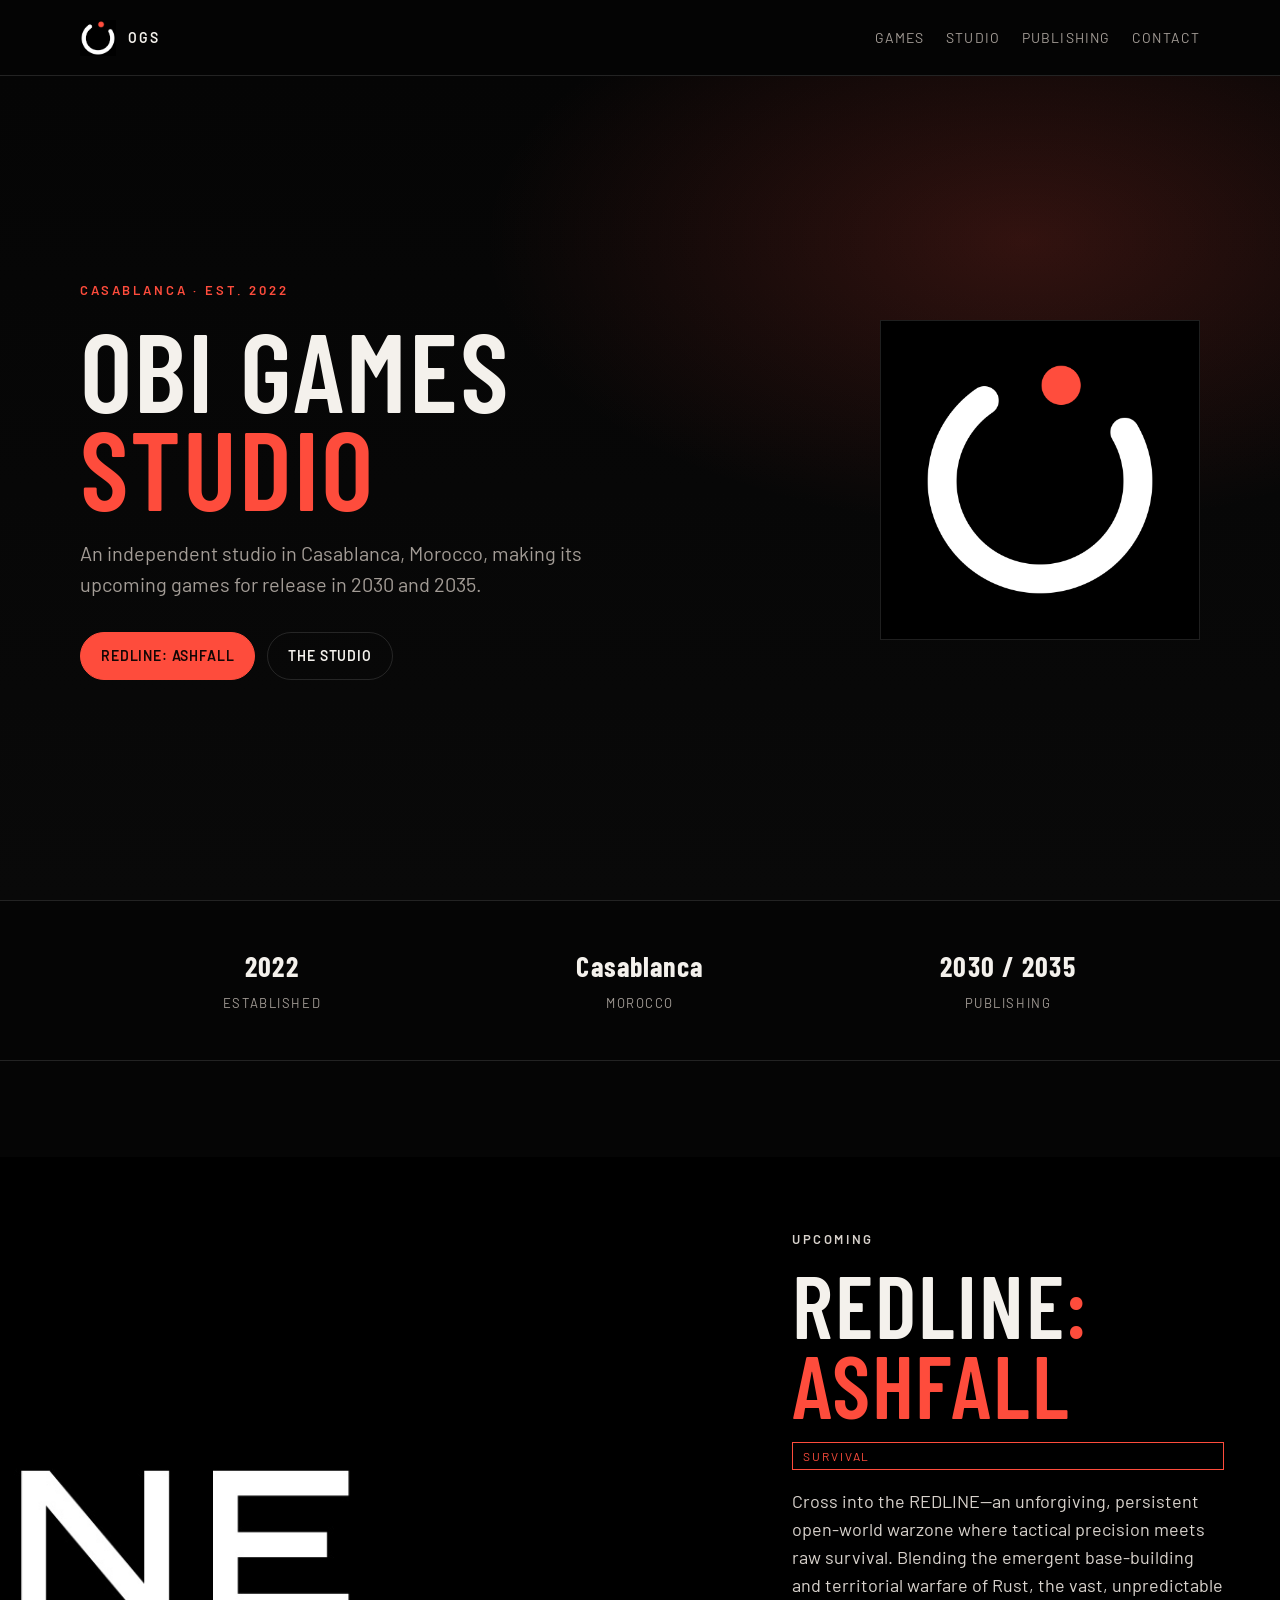
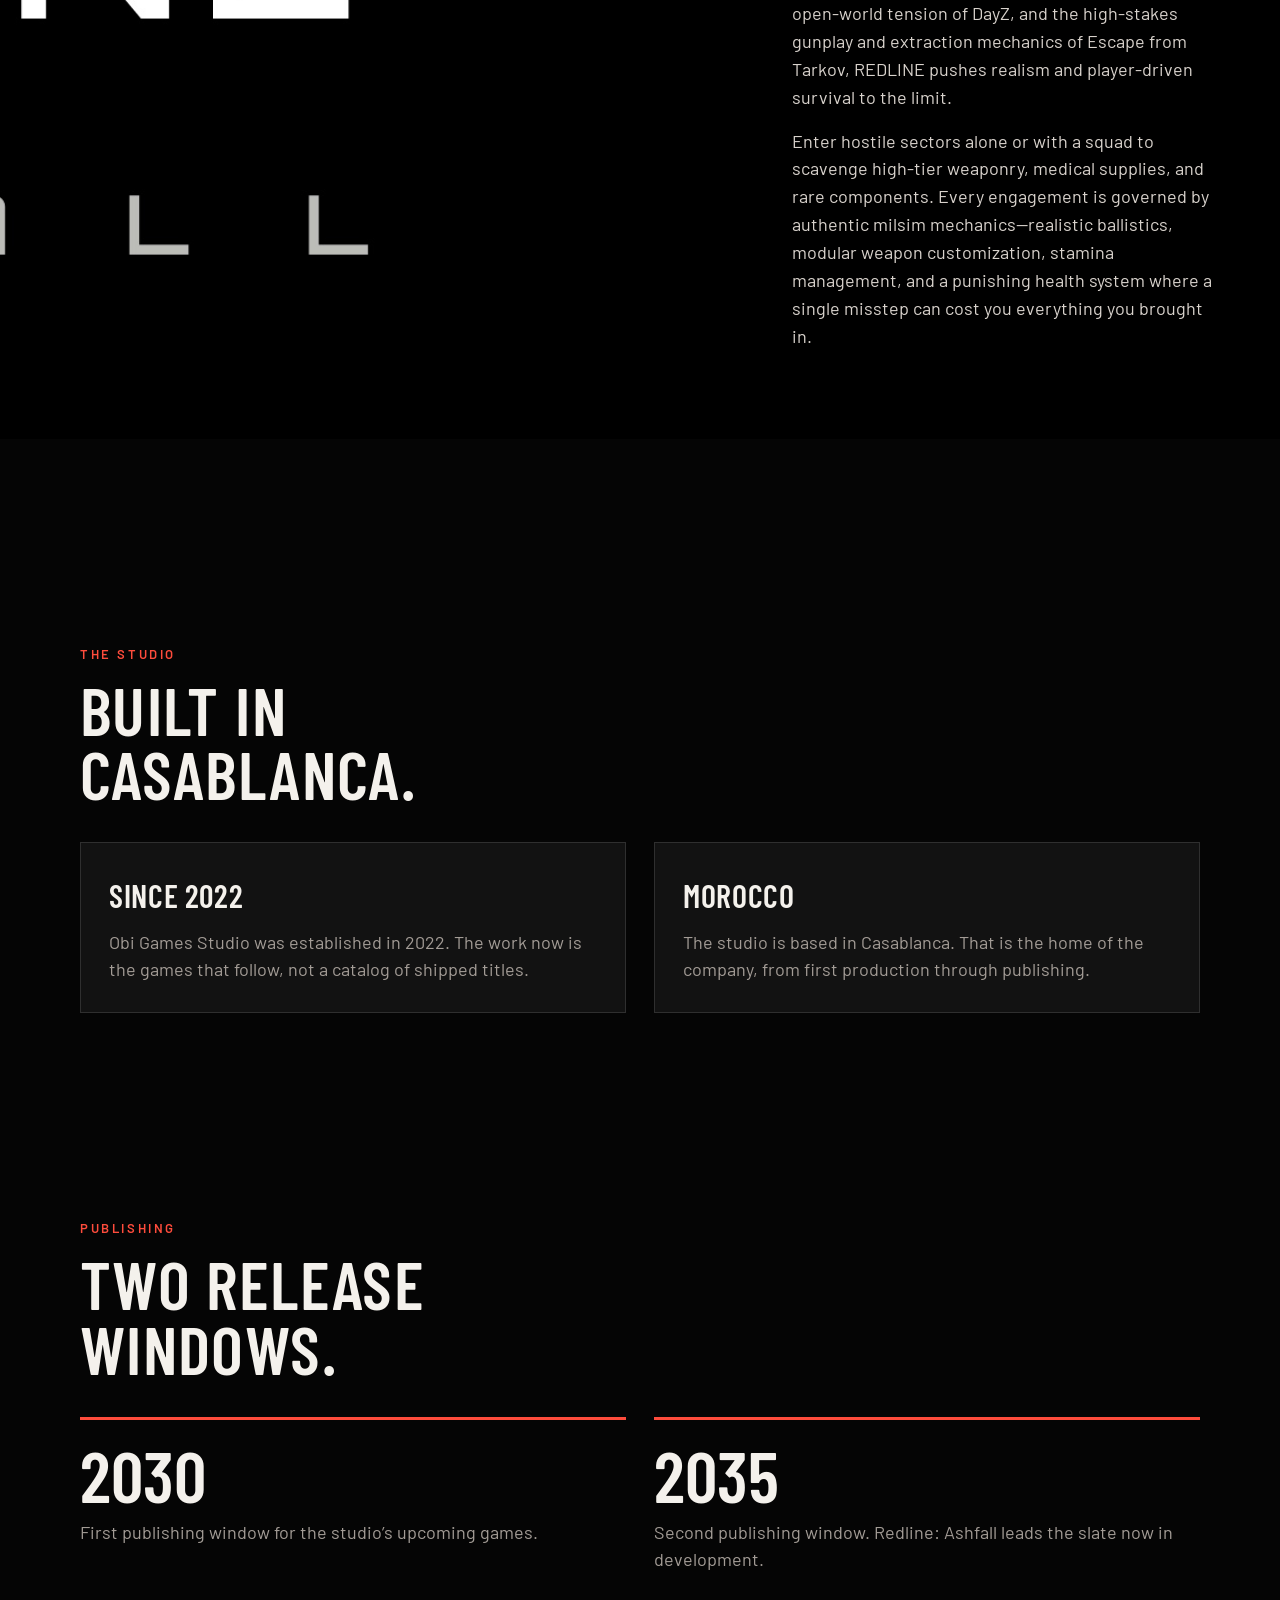
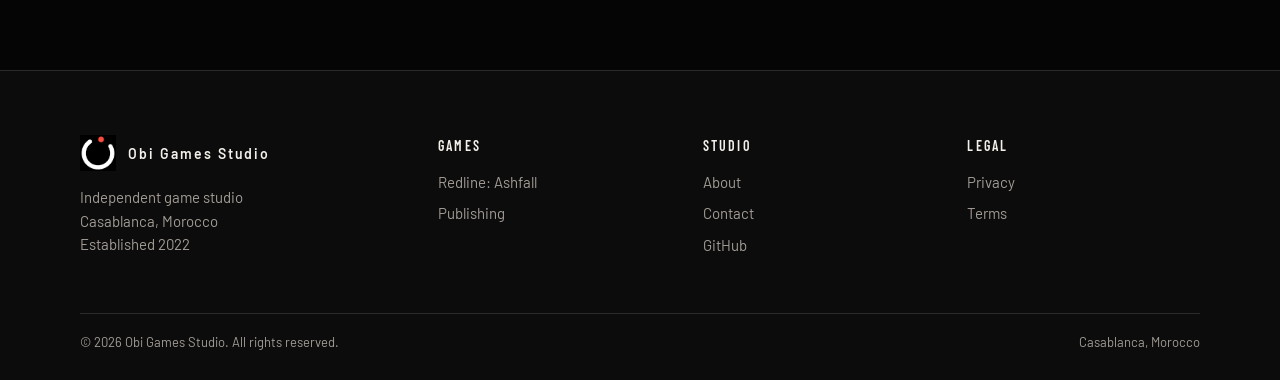
==== index.html @ d877064d "Add the Obi Games Studio landing page. Signed-off-by: Fawksii0 <othmaneelazaar2@gmail.com>" ====
<!DOCTYPE html>
<html lang="en">
<head>
  <meta charset="utf-8">
  <meta name="viewport" content="width=device-width, initial-scale=1">
  <title>Obi Games Studio</title>
  <meta name="description" content="Obi Games Studio is an independent game studio established in 2022 in Casablanca, Morocco. Publishing in 2030 and 2035.">
  <link rel="icon" href="assets/logo.png">
  <link rel="preconnect" href="https://fonts.googleapis.com">
  <link rel="preconnect" href="https://fonts.gstatic.com" crossorigin>
  <link href="https://fonts.googleapis.com/css2?family=Barlow+Condensed:wght@500;600;700&family=Barlow:wght@400;500;600&display=swap" rel="stylesheet">
  <link rel="stylesheet" href="styles.css">
</head>
<body>
  <header class="nav">
    <div class="wrap">
      <a class="brand" href="index.html"><img src="assets/logo.png" alt="">OGS</a>
      <nav class="nav-links">
        <a href="#game">Games</a>
        <a href="#studio">Studio</a>
        <a href="#publishing">Publishing</a>
        <a href="#contact">Contact</a>
      </nav>
    </div>
  </header>

  <main>
    <section class="hero">
      <div class="wrap hero-grid">
        <div>
          <p class="kicker">Casablanca · Est. 2022</p>
          <h1>Obi Games<span>Studio</span></h1>
          <p class="lede">An independent studio in Casablanca, Morocco, making its upcoming games for release in 2030 and 2035.</p>
          <div class="actions">
            <a class="btn" href="#game">Redline: Ashfall</a>
            <a class="btn ghost" href="#studio">The studio</a>
          </div>
        </div>
        <div class="hero-mark" role="img" aria-label="Obi Games Studio logo"></div>
      </div>
    </section>

    <div class="band">
      <div class="wrap">
        <div><strong>2022</strong><span>Established</span></div>
        <div><strong>Casablanca</strong><span>Morocco</span></div>
        <div><strong>2030 / 2035</strong><span>Publishing</span></div>
      </div>
    </div>

    <section id="game">
      <div class="game">
        <div class="game-art" role="img" aria-label="Redline: Ashfall key art"></div>
        <div class="game-copy">
          <p class="section-label">Upcoming</p>
          <h2>Redline<em>: Ashfall</em></h2>
          <span class="tag">Survival</span>
          <p>Cross into the REDLINE—an unforgiving, persistent open-world warzone where tactical precision meets raw survival. Blending the emergent base-building and territorial warfare of Rust, the vast, unpredictable open-world tension of DayZ, and the high-stakes gunplay and extraction mechanics of Escape from Tarkov, REDLINE pushes realism and player-driven survival to the limit.</p>
          <p>Enter hostile sectors alone or with a squad to scavenge high-tier weaponry, medical supplies, and rare components. Every engagement is governed by authentic milsim mechanics—realistic ballistics, modular weapon customization, stamina management, and a punishing health system where a single misstep can cost you everything you brought in.</p>
        </div>
      </div>
    </section>

    <section class="studio" id="studio">
      <div class="wrap">
        <p class="section-label">The studio</p>
        <h2>Built in Casablanca.</h2>
        <div class="studio-grid">
          <article class="card">
            <h3>Since 2022</h3>
            <p>Obi Games Studio was established in 2022. The work now is the games that follow, not a catalog of shipped titles.</p>
          </article>
          <article class="card">
            <h3>Morocco</h3>
            <p>The studio is based in Casablanca. That is the home of the company, from first production through publishing.</p>
          </article>
        </div>
      </div>
    </section>

    <section class="publish" id="publishing">
      <div class="wrap">
        <p class="section-label">Publishing</p>
        <h2>Two release windows.</h2>
        <div class="year-grid">
          <article class="year">
            <b>2030</b>
            <p>First publishing window for the studio’s upcoming games.</p>
          </article>
          <article class="year">
            <b>2035</b>
            <p>Second publishing window. Redline: Ashfall leads the slate now in development.</p>
          </article>
        </div>
      </div>
    </section>
  </main>

  <footer class="footer" id="contact">
    <div class="wrap">
      <div class="footer-grid">
        <div>
          <a class="brand" href="index.html"><img src="assets/logo.png" alt="">Obi Games Studio</a>
          <p>Independent game studio<br>Casablanca, Morocco<br>Established 2022</p>
        </div>
        <div>
          <h3>Games</h3>
          <ul>
            <li><a href="#game">Redline: Ashfall</a></li>
            <li><a href="#publishing">Publishing</a></li>
          </ul>
        </div>
        <div>
          <h3>Studio</h3>
          <ul>
            <li><a href="#studio">About</a></li>
            <li><a href="#contact">Contact</a></li>
            <li><a href="https://github.com/Obi-Games-Studio">GitHub</a></li>
          </ul>
        </div>
        <div>
          <h3>Legal</h3>
          <ul>
            <li><a href="privacy.html">Privacy</a></li>
            <li><a href="terms.html">Terms</a></li>
          </ul>
        </div>
      </div>
      <div class="legal-bar">
        <span>© 2026 Obi Games Studio. All rights reserved.</span>
        <span>Casablanca, Morocco</span>
      </div>
    </div>
  </footer>
</body>
</html>
---- styles.css ----
:root {
  --bg: #050505;
  --bg-2: #0c0c0c;
  --card: #121212;
  --line: rgba(255, 255, 255, 0.12);
  --text: #f4f1ec;
  --muted: #a39c96;
  --red: #fe4c3c;
  --red-dim: rgba(254, 76, 60, 0.16);
  --max: 1120px;
  --nav: 76px;
}

* { box-sizing: border-box; }
html { scroll-behavior: smooth; }
body {
  margin: 0;
  background: var(--bg);
  color: var(--text);
  font-family: "Barlow", "Segoe UI", sans-serif;
  font-size: 18px;
  line-height: 1.55;
}
img { max-width: 100%; display: block; }
a { color: inherit; text-decoration: none; }
a:hover { color: var(--red); }

.wrap { width: min(var(--max), calc(100% - 40px)); margin: 0 auto; }

.nav {
  position: sticky;
  top: 0;
  z-index: 20;
  height: var(--nav);
  display: flex;
  align-items: center;
  background: rgba(5, 5, 5, 0.9);
  border-bottom: 1px solid var(--line);
  backdrop-filter: blur(12px);
}
.nav .wrap { display: flex; align-items: center; gap: 28px; }
.brand { display: flex; align-items: center; gap: 12px; font-weight: 600; letter-spacing: 0.14em; font-size: 14px; }
.brand img { width: 36px; height: 36px; object-fit: contain; }
.nav-links { display: flex; gap: 22px; margin-left: auto; font-size: 14px; letter-spacing: 0.08em; text-transform: uppercase; color: var(--muted); }
.nav-links a:hover { color: var(--text); }

.hero {
  min-height: calc(100vh - var(--nav));
  display: grid;
  align-items: center;
  padding: 72px 0 88px;
  background:
    radial-gradient(900px 480px at 80% 20%, rgba(254, 76, 60, 0.18), transparent 60%),
    linear-gradient(#050505, #090909);
}
.hero-grid { display: grid; grid-template-columns: 1.3fr 0.7fr; gap: 48px; align-items: center; }
.kicker {
  color: var(--red);
  letter-spacing: 0.22em;
  text-transform: uppercase;
  font-size: 13px;
  font-weight: 600;
  margin: 0 0 18px;
}
h1, h2, h3 { font-family: "Barlow Condensed", "Arial Narrow", sans-serif; font-weight: 600; letter-spacing: 0.02em; margin: 0; }
.hero h1 { font-size: clamp(64px, 9vw, 112px); line-height: 0.88; text-transform: uppercase; }
.hero h1 span { display: block; color: var(--red); }
.lede { max-width: 540px; color: var(--muted); font-size: 20px; margin: 22px 0 32px; }
.actions { display: flex; gap: 12px; flex-wrap: wrap; }
.btn {
  display: inline-flex;
  align-items: center;
  height: 48px;
  padding: 0 20px;
  border-radius: 999px;
  border: 1px solid var(--red);
  background: var(--red);
  color: #140605;
  font-weight: 600;
  letter-spacing: 0.06em;
  text-transform: uppercase;
  font-size: 14px;
}
.btn.ghost { background: transparent; color: var(--text); border-color: var(--line); }
.btn:hover { filter: brightness(1.08); color: #140605; }
.btn.ghost:hover { color: var(--text); border-color: var(--text); }
.hero-mark {
  justify-self: end;
  width: min(320px, 100%);
  aspect-ratio: 1;
  border: 1px solid var(--line);
  background: #000 url("assets/logo.png") center / 78% no-repeat;
}

.band {
  border-top: 1px solid var(--line);
  border-bottom: 1px solid var(--line);
}
.band .wrap {
  display: grid;
  grid-template-columns: repeat(3, 1fr);
}
.band div { padding: 22px 8px; text-align: center; }
.band strong { display: block; font-family: "Barlow Condensed", sans-serif; font-size: 28px; letter-spacing: 0.04em; }
.band span { color: var(--muted); font-size: 13px; letter-spacing: 0.12em; text-transform: uppercase; }

section { padding: 96px 0; }
.section-label { color: var(--red); letter-spacing: 0.2em; text-transform: uppercase; font-size: 13px; font-weight: 600; }

.game {
  display: grid;
  grid-template-columns: 1.15fr 0.85fr;
  min-height: 640px;
  background: #000;
}
.game-art {
  background: #000 url("assets/redline.jpg") right center / cover no-repeat;
  min-height: 420px;
}
.game-copy { padding: 72px 56px; display: flex; flex-direction: column; justify-content: center; }
.game-copy h2 { font-size: clamp(56px, 7vw, 88px); line-height: 0.9; text-transform: uppercase; }
.game-copy h2 em { font-style: normal; color: var(--red); }
.tag {
  display: inline-block;
  margin: 18px 0;
  padding: 4px 10px;
  border: 1px solid var(--red);
  color: var(--red);
  letter-spacing: 0.16em;
  text-transform: uppercase;
  font-size: 12px;
}
.game-copy p { color: #d8d2cc; margin: 0 0 16px; }

.studio h2, .publish h2 { font-size: clamp(42px, 6vw, 68px); text-transform: uppercase; line-height: 0.95; max-width: 14ch; }
.studio-grid, .year-grid { display: grid; grid-template-columns: 1fr 1fr; gap: 28px; margin-top: 36px; }
.card {
  background: var(--card);
  border: 1px solid var(--line);
  padding: 28px;
}
.card h3 { font-size: 32px; text-transform: uppercase; margin-bottom: 8px; }
.card p { margin: 0; color: var(--muted); }
.year {
  border-top: 3px solid var(--red);
  padding-top: 18px;
}
.year b { font-family: "Barlow Condensed", sans-serif; font-size: 72px; font-weight: 600; line-height: 1; }
.year p { color: var(--muted); margin: 8px 0 0; }

.footer { background: var(--bg-2); border-top: 1px solid var(--line); padding: 64px 0 28px; }
.footer-grid { display: grid; grid-template-columns: 1.4fr repeat(3, 1fr); gap: 32px; }
.footer .brand { margin-bottom: 14px; }
.footer p, .footer li { color: var(--muted); font-size: 15px; }
.footer h3 { font-size: 14px; letter-spacing: 0.16em; text-transform: uppercase; margin-bottom: 14px; }
.footer ul { list-style: none; margin: 0; padding: 0; }
.footer li { margin: 8px 0; }
.footer a:hover { color: var(--text); }
.legal-bar {
  display: flex;
  justify-content: space-between;
  gap: 16px;
  flex-wrap: wrap;
  margin-top: 42px;
  padding-top: 18px;
  border-top: 1px solid var(--line);
  color: var(--muted);
  font-size: 13px;
}
.page { padding: 72px 0 96px; }
.page h1 { font-size: 64px; text-transform: uppercase; margin-bottom: 12px; }
.page p { max-width: 680px; color: #d8d2cc; }

@media (max-width: 860px) {
  .hero-grid, .game, .studio-grid, .year-grid, .footer-grid, .band { grid-template-columns: 1fr; }
  .hero-mark { justify-self: start; width: 180px; }
  .game-copy { padding: 40px 0 64px; }
  .nav { height: auto; }
  .nav .wrap { flex-wrap: wrap; padding: 12px 0; }
  .nav-links { margin-left: 0; gap: 14px; font-size: 12px; }
}
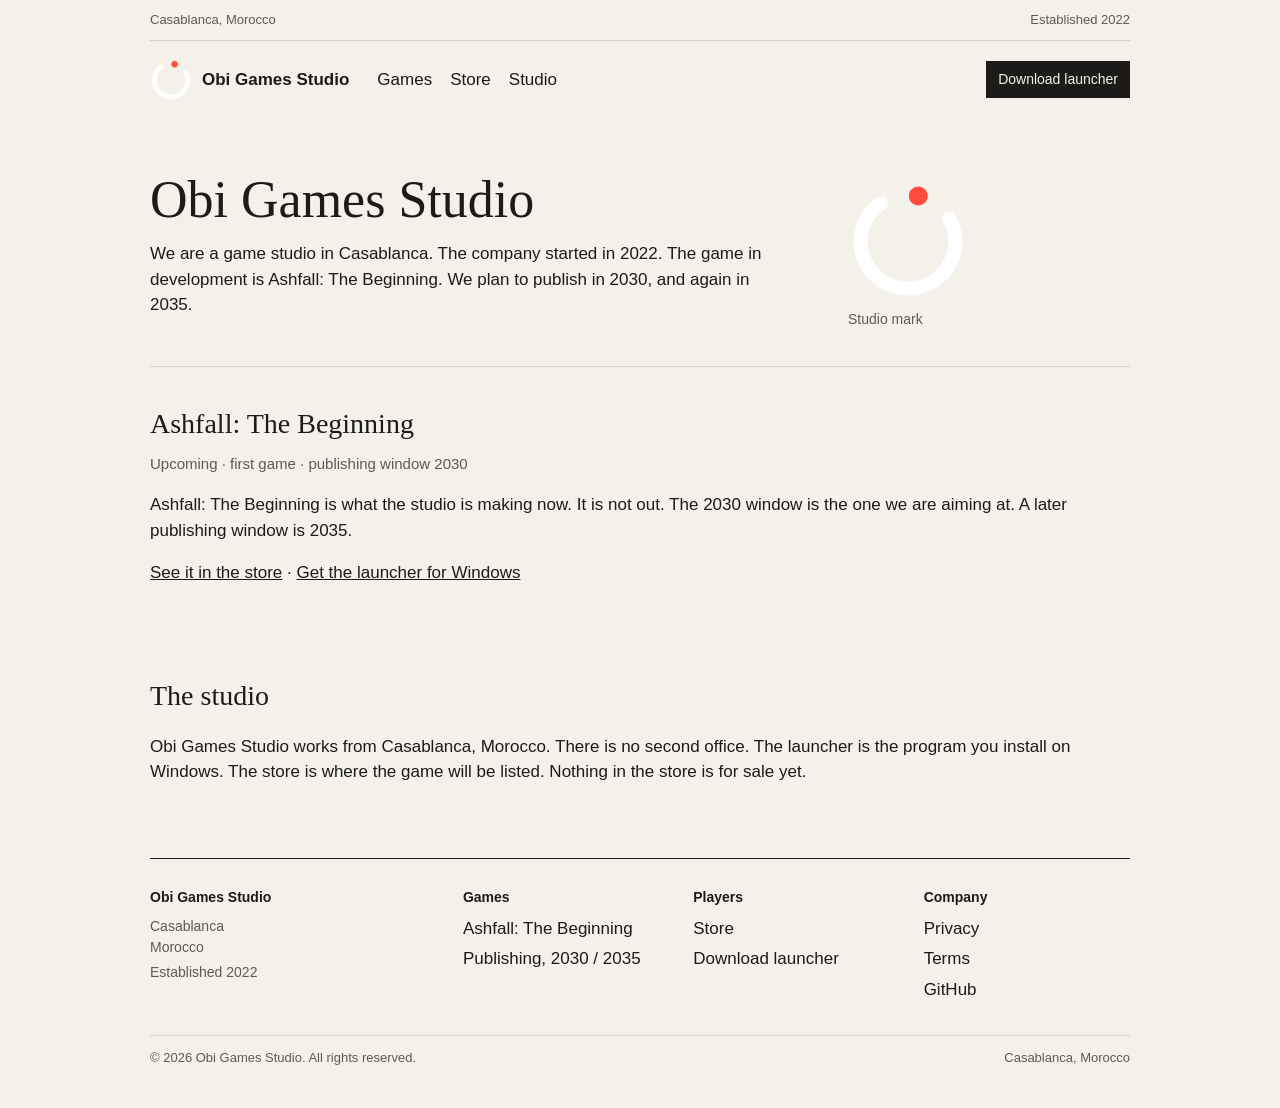
==== commit 421f3e20: "Put the store, launcher download, and Ashfall: The Beginning on the site. Signed-off-by: Fawksii0 <o" ====
--- a/index.html
+++ b/index.html
@@ -4,132 +4,89 @@
   <meta charset="utf-8">
   <meta name="viewport" content="width=device-width, initial-scale=1">
   <title>Obi Games Studio</title>
-  <meta name="description" content="Obi Games Studio is an independent game studio established in 2022 in Casablanca, Morocco. Publishing in 2030 and 2035.">
+  <meta name="description" content="Obi Games Studio, Casablanca. Established 2022. Upcoming game: Ashfall: The Beginning.">
   <link rel="icon" href="assets/logo.png">
-  <link rel="preconnect" href="https://fonts.googleapis.com">
-  <link rel="preconnect" href="https://fonts.gstatic.com" crossorigin>
-  <link href="https://fonts.googleapis.com/css2?family=Barlow+Condensed:wght@500;600;700&family=Barlow:wght@400;500;600&display=swap" rel="stylesheet">
   <link rel="stylesheet" href="styles.css">
 </head>
 <body>
-  <header class="nav">
-    <div class="wrap">
-      <a class="brand" href="index.html"><img src="assets/logo.png" alt="">OGS</a>
-      <nav class="nav-links">
-        <a href="#game">Games</a>
-        <a href="#studio">Studio</a>
-        <a href="#publishing">Publishing</a>
-        <a href="#contact">Contact</a>
-      </nav>
-    </div>
+  <div class="topbar">
+    <span>Casablanca, Morocco</span>
+    <span>Established 2022</span>
+  </div>
+
+  <header class="site-header">
+    <a class="logo-lockup" href="index.html">
+      <img src="assets/logo.png" alt="">
+      Obi Games Studio
+    </a>
+    <nav>
+      <a href="#game">Games</a>
+      <a href="store.html">Store</a>
+      <a href="#studio">Studio</a>
+    </nav>
+    <a class="download" href="downloads/Obi-Games-Launcher.exe">Download launcher</a>
   </header>
 
   <main>
-    <section class="hero">
-      <div class="wrap hero-grid">
-        <div>
-          <p class="kicker">Casablanca · Est. 2022</p>
-          <h1>Obi Games<span>Studio</span></h1>
-          <p class="lede">An independent studio in Casablanca, Morocco, making its upcoming games for release in 2030 and 2035.</p>
-          <div class="actions">
-            <a class="btn" href="#game">Redline: Ashfall</a>
-            <a class="btn ghost" href="#studio">The studio</a>
-          </div>
-        </div>
-        <div class="hero-mark" role="img" aria-label="Obi Games Studio logo"></div>
+    <section class="intro">
+      <div>
+        <h1>Obi Games Studio</h1>
+        <p>We are a game studio in Casablanca. The company started in 2022. The game in development is Ashfall: The Beginning. We plan to publish in 2030, and again in 2035.</p>
+      </div>
+      <div class="mark-note">
+        <img src="assets/logo.png" alt="Obi Games Studio mark">
+        Studio mark
       </div>
     </section>
 
-    <div class="band">
-      <div class="wrap">
-        <div><strong>2022</strong><span>Established</span></div>
-        <div><strong>Casablanca</strong><span>Morocco</span></div>
-        <div><strong>2030 / 2035</strong><span>Publishing</span></div>
-      </div>
-    </div>
+    <hr class="rule">
 
-    <section id="game">
-      <div class="game">
-        <div class="game-art" role="img" aria-label="Redline: Ashfall key art"></div>
-        <div class="game-copy">
-          <p class="section-label">Upcoming</p>
-          <h2>Redline<em>: Ashfall</em></h2>
-          <span class="tag">Survival</span>
-          <p>Cross into the REDLINE—an unforgiving, persistent open-world warzone where tactical precision meets raw survival. Blending the emergent base-building and territorial warfare of Rust, the vast, unpredictable open-world tension of DayZ, and the high-stakes gunplay and extraction mechanics of Escape from Tarkov, REDLINE pushes realism and player-driven survival to the limit.</p>
-          <p>Enter hostile sectors alone or with a squad to scavenge high-tier weaponry, medical supplies, and rare components. Every engagement is governed by authentic milsim mechanics—realistic ballistics, modular weapon customization, stamina management, and a punishing health system where a single misstep can cost you everything you brought in.</p>
-        </div>
-      </div>
+    <section class="block" id="game">
+      <h2>Ashfall: The Beginning</h2>
+      <p class="meta">Upcoming · first game · publishing window 2030</p>
+      <p>Ashfall: The Beginning is what the studio is making now. It is not out. The 2030 window is the one we are aiming at. A later publishing window is 2035.</p>
+      <p><a href="store.html">See it in the store</a> · <a href="downloads/Obi-Games-Launcher.exe">Get the launcher for Windows</a></p>
     </section>
 
-    <section class="studio" id="studio">
-      <div class="wrap">
-        <p class="section-label">The studio</p>
-        <h2>Built in Casablanca.</h2>
-        <div class="studio-grid">
-          <article class="card">
-            <h3>Since 2022</h3>
-            <p>Obi Games Studio was established in 2022. The work now is the games that follow, not a catalog of shipped titles.</p>
-          </article>
-          <article class="card">
-            <h3>Morocco</h3>
-            <p>The studio is based in Casablanca. That is the home of the company, from first production through publishing.</p>
-          </article>
-        </div>
-      </div>
-    </section>
-
-    <section class="publish" id="publishing">
-      <div class="wrap">
-        <p class="section-label">Publishing</p>
-        <h2>Two release windows.</h2>
-        <div class="year-grid">
-          <article class="year">
-            <b>2030</b>
-            <p>First publishing window for the studio’s upcoming games.</p>
-          </article>
-          <article class="year">
-            <b>2035</b>
-            <p>Second publishing window. Redline: Ashfall leads the slate now in development.</p>
-          </article>
-        </div>
-      </div>
+    <section class="block" id="studio">
+      <h2>The studio</h2>
+      <p>Obi Games Studio works from Casablanca, Morocco. There is no second office. The launcher is the program you install on Windows. The store is where the game will be listed. Nothing in the store is for sale yet.</p>
     </section>
   </main>
 
-  <footer class="footer" id="contact">
-    <div class="wrap">
-      <div class="footer-grid">
-        <div>
-          <a class="brand" href="index.html"><img src="assets/logo.png" alt="">Obi Games Studio</a>
-          <p>Independent game studio<br>Casablanca, Morocco<br>Established 2022</p>
-        </div>
-        <div>
-          <h3>Games</h3>
-          <ul>
-            <li><a href="#game">Redline: Ashfall</a></li>
-            <li><a href="#publishing">Publishing</a></li>
-          </ul>
-        </div>
-        <div>
-          <h3>Studio</h3>
-          <ul>
-            <li><a href="#studio">About</a></li>
-            <li><a href="#contact">Contact</a></li>
-            <li><a href="https://github.com/Obi-Games-Studio">GitHub</a></li>
-          </ul>
-        </div>
-        <div>
-          <h3>Legal</h3>
-          <ul>
-            <li><a href="privacy.html">Privacy</a></li>
-            <li><a href="terms.html">Terms</a></li>
-          </ul>
-        </div>
+  <footer class="footer">
+    <div class="foot-grid">
+      <div>
+        <h3>Obi Games Studio</h3>
+        <p>Casablanca<br>Morocco</p>
+        <p>Established 2022</p>
       </div>
-      <div class="legal-bar">
-        <span>© 2026 Obi Games Studio. All rights reserved.</span>
-        <span>Casablanca, Morocco</span>
+      <div>
+        <h3>Games</h3>
+        <ul>
+          <li><a href="#game">Ashfall: The Beginning</a></li>
+          <li><a href="#studio">Publishing, 2030 / 2035</a></li>
+        </ul>
       </div>
+      <div>
+        <h3>Players</h3>
+        <ul>
+          <li><a href="store.html">Store</a></li>
+          <li><a href="downloads/Obi-Games-Launcher.exe">Download launcher</a></li>
+        </ul>
+      </div>
+      <div>
+        <h3>Company</h3>
+        <ul>
+          <li><a href="privacy.html">Privacy</a></li>
+          <li><a href="terms.html">Terms</a></li>
+          <li><a href="https://github.com/Obi-Games-Studio">GitHub</a></li>
+        </ul>
+      </div>
+    </div>
+    <div class="fine">
+      <span>© 2026 Obi Games Studio. All rights reserved.</span>
+      <span>Casablanca, Morocco</span>
     </div>
   </footer>
 </body>
--- a/styles.css
+++ b/styles.css
@@ -1,181 +1,120 @@
 :root {
-  --bg: #050505;
-  --bg-2: #0c0c0c;
-  --card: #121212;
-  --line: rgba(255, 255, 255, 0.12);
-  --text: #f4f1ec;
-  --muted: #a39c96;
-  --red: #fe4c3c;
-  --red-dim: rgba(254, 76, 60, 0.16);
-  --max: 1120px;
-  --nav: 76px;
+  --paper: #f4f1ea;
+  --ink: #1c1b19;
+  --muted: #5e5a54;
+  --line: #d9d3c8;
+  --red: #e23b2f;
 }
 
 * { box-sizing: border-box; }
 html { scroll-behavior: smooth; }
 body {
   margin: 0;
-  background: var(--bg);
-  color: var(--text);
-  font-family: "Barlow", "Segoe UI", sans-serif;
-  font-size: 18px;
-  line-height: 1.55;
+  background: var(--paper);
+  color: var(--ink);
+  font-family: "Segoe UI", Helvetica, Arial, sans-serif;
+  font-size: 17px;
+  line-height: 1.5;
 }
-img { max-width: 100%; display: block; }
-a { color: inherit; text-decoration: none; }
+img { display: block; }
+a { color: inherit; }
 a:hover { color: var(--red); }
 
-.wrap { width: min(var(--max), calc(100% - 40px)); margin: 0 auto; }
+.topbar, .site-header, main, .footer { width: min(980px, calc(100% - 40px)); margin: 0 auto; }
 
-.nav {
-  position: sticky;
-  top: 0;
-  z-index: 20;
-  height: var(--nav);
+.topbar {
+  display: flex;
+  justify-content: space-between;
+  padding: 10px 0;
+  font-size: 13px;
+  color: var(--muted);
+  border-bottom: 1px solid var(--line);
+}
+
+.site-header {
   display: flex;
   align-items: center;
-  background: rgba(5, 5, 5, 0.9);
-  border-bottom: 1px solid var(--line);
-  backdrop-filter: blur(12px);
+  gap: 28px;
+  padding: 18px 0;
 }
-.nav .wrap { display: flex; align-items: center; gap: 28px; }
-.brand { display: flex; align-items: center; gap: 12px; font-weight: 600; letter-spacing: 0.14em; font-size: 14px; }
-.brand img { width: 36px; height: 36px; object-fit: contain; }
-.nav-links { display: flex; gap: 22px; margin-left: auto; font-size: 14px; letter-spacing: 0.08em; text-transform: uppercase; color: var(--muted); }
-.nav-links a:hover { color: var(--text); }
-
-.hero {
-  min-height: calc(100vh - var(--nav));
-  display: grid;
+.logo-lockup {
+  display: flex;
   align-items: center;
-  padding: 72px 0 88px;
-  background:
-    radial-gradient(900px 480px at 80% 20%, rgba(254, 76, 60, 0.18), transparent 60%),
-    linear-gradient(#050505, #090909);
+  gap: 10px;
+  text-decoration: none;
+  font-weight: 650;
 }
-.hero-grid { display: grid; grid-template-columns: 1.3fr 0.7fr; gap: 48px; align-items: center; }
-.kicker {
-  color: var(--red);
-  letter-spacing: 0.22em;
-  text-transform: uppercase;
-  font-size: 13px;
-  font-weight: 600;
-  margin: 0 0 18px;
-}
-h1, h2, h3 { font-family: "Barlow Condensed", "Arial Narrow", sans-serif; font-weight: 600; letter-spacing: 0.02em; margin: 0; }
-.hero h1 { font-size: clamp(64px, 9vw, 112px); line-height: 0.88; text-transform: uppercase; }
-.hero h1 span { display: block; color: var(--red); }
-.lede { max-width: 540px; color: var(--muted); font-size: 20px; margin: 22px 0 32px; }
-.actions { display: flex; gap: 12px; flex-wrap: wrap; }
-.btn {
-  display: inline-flex;
-  align-items: center;
-  height: 48px;
-  padding: 0 20px;
-  border-radius: 999px;
-  border: 1px solid var(--red);
-  background: var(--red);
-  color: #140605;
-  font-weight: 600;
-  letter-spacing: 0.06em;
-  text-transform: uppercase;
+.logo-lockup img { width: 42px; height: 42px; }
+.site-header nav { display: flex; gap: 18px; }
+.site-header nav a { text-decoration: none; }
+.download {
+  margin-left: auto;
+  text-decoration: none;
+  background: var(--ink);
+  color: var(--paper);
+  padding: 8px 12px;
   font-size: 14px;
 }
-.btn.ghost { background: transparent; color: var(--text); border-color: var(--line); }
-.btn:hover { filter: brightness(1.08); color: #140605; }
-.btn.ghost:hover { color: var(--text); border-color: var(--text); }
-.hero-mark {
-  justify-self: end;
-  width: min(320px, 100%);
-  aspect-ratio: 1;
-  border: 1px solid var(--line);
-  background: #000 url("assets/logo.png") center / 78% no-repeat;
+.download:hover { color: white; background: #000; }
+
+.intro { padding: 54px 0 28px; display: grid; grid-template-columns: 1.4fr 0.6fr; gap: 40px; }
+.intro h1 {
+  font-family: Georgia, "Iowan Old Style", Palatino, serif;
+  font-weight: 500;
+  font-size: 52px;
+  line-height: 1.05;
+  margin: 0 0 14px;
 }
+.intro p { margin: 0; max-width: 38em; }
+.mark-note { color: var(--muted); font-size: 14px; padding-top: 8px; }
+.mark-note img { width: 120px; height: 120px; margin-bottom: 8px; }
 
-.band {
-  border-top: 1px solid var(--line);
-  border-bottom: 1px solid var(--line);
+.rule { border: 0; border-top: 1px solid var(--line); margin: 8px 0 0; }
+
+.block { padding: 36px 0; }
+.block h2 {
+  font-family: Georgia, "Iowan Old Style", Palatino, serif;
+  font-weight: 500;
+  font-size: 28px;
+  margin: 0 0 8px;
 }
-.band .wrap {
-  display: grid;
-  grid-template-columns: repeat(3, 1fr);
+.meta { color: var(--muted); margin: 0 0 14px; font-size: 15px; }
+
+table { width: 100%; border-collapse: collapse; }
+th, td { text-align: left; padding: 12px 8px; border-bottom: 1px solid var(--line); vertical-align: top; }
+th { font-size: 13px; color: var(--muted); font-weight: 600; }
+td a { font-weight: 600; }
+
+.note { color: var(--muted); font-size: 15px; }
+
+.footer {
+  margin-top: 20px;
+  padding: 28px 0 40px;
+  border-top: 1px solid var(--ink);
 }
-.band div { padding: 22px 8px; text-align: center; }
-.band strong { display: block; font-family: "Barlow Condensed", sans-serif; font-size: 28px; letter-spacing: 0.04em; }
-.band span { color: var(--muted); font-size: 13px; letter-spacing: 0.12em; text-transform: uppercase; }
-
-section { padding: 96px 0; }
-.section-label { color: var(--red); letter-spacing: 0.2em; text-transform: uppercase; font-size: 13px; font-weight: 600; }
-
-.game {
-  display: grid;
-  grid-template-columns: 1.15fr 0.85fr;
-  min-height: 640px;
-  background: #000;
-}
-.game-art {
-  background: #000 url("assets/redline.jpg") right center / cover no-repeat;
-  min-height: 420px;
-}
-.game-copy { padding: 72px 56px; display: flex; flex-direction: column; justify-content: center; }
-.game-copy h2 { font-size: clamp(56px, 7vw, 88px); line-height: 0.9; text-transform: uppercase; }
-.game-copy h2 em { font-style: normal; color: var(--red); }
-.tag {
-  display: inline-block;
-  margin: 18px 0;
-  padding: 4px 10px;
-  border: 1px solid var(--red);
-  color: var(--red);
-  letter-spacing: 0.16em;
-  text-transform: uppercase;
-  font-size: 12px;
-}
-.game-copy p { color: #d8d2cc; margin: 0 0 16px; }
-
-.studio h2, .publish h2 { font-size: clamp(42px, 6vw, 68px); text-transform: uppercase; line-height: 0.95; max-width: 14ch; }
-.studio-grid, .year-grid { display: grid; grid-template-columns: 1fr 1fr; gap: 28px; margin-top: 36px; }
-.card {
-  background: var(--card);
-  border: 1px solid var(--line);
-  padding: 28px;
-}
-.card h3 { font-size: 32px; text-transform: uppercase; margin-bottom: 8px; }
-.card p { margin: 0; color: var(--muted); }
-.year {
-  border-top: 3px solid var(--red);
-  padding-top: 18px;
-}
-.year b { font-family: "Barlow Condensed", sans-serif; font-size: 72px; font-weight: 600; line-height: 1; }
-.year p { color: var(--muted); margin: 8px 0 0; }
-
-.footer { background: var(--bg-2); border-top: 1px solid var(--line); padding: 64px 0 28px; }
-.footer-grid { display: grid; grid-template-columns: 1.4fr repeat(3, 1fr); gap: 32px; }
-.footer .brand { margin-bottom: 14px; }
-.footer p, .footer li { color: var(--muted); font-size: 15px; }
-.footer h3 { font-size: 14px; letter-spacing: 0.16em; text-transform: uppercase; margin-bottom: 14px; }
+.foot-grid { display: grid; grid-template-columns: 1.4fr 1fr 1fr 1fr; gap: 24px; }
+.footer h3 { margin: 0 0 8px; font-size: 14px; }
 .footer ul { list-style: none; margin: 0; padding: 0; }
-.footer li { margin: 8px 0; }
-.footer a:hover { color: var(--text); }
-.legal-bar {
-  display: flex;
-  justify-content: space-between;
-  gap: 16px;
-  flex-wrap: wrap;
-  margin-top: 42px;
-  padding-top: 18px;
+.footer li { margin: 5px 0; }
+.footer a { text-decoration: none; }
+.footer p { margin: 4px 0; color: var(--muted); font-size: 14px; }
+.fine {
+  margin-top: 28px;
+  padding-top: 12px;
   border-top: 1px solid var(--line);
   color: var(--muted);
   font-size: 13px;
+  display: flex;
+  justify-content: space-between;
+  gap: 12px;
+  flex-wrap: wrap;
 }
-.page { padding: 72px 0 96px; }
-.page h1 { font-size: 64px; text-transform: uppercase; margin-bottom: 12px; }
-.page p { max-width: 680px; color: #d8d2cc; }
+.page { padding: 36px 0 64px; }
+.page h1 { font-family: Georgia, serif; font-weight: 500; font-size: 40px; }
 
-@media (max-width: 860px) {
-  .hero-grid, .game, .studio-grid, .year-grid, .footer-grid, .band { grid-template-columns: 1fr; }
-  .hero-mark { justify-self: start; width: 180px; }
-  .game-copy { padding: 40px 0 64px; }
-  .nav { height: auto; }
-  .nav .wrap { flex-wrap: wrap; padding: 12px 0; }
-  .nav-links { margin-left: 0; gap: 14px; font-size: 12px; }
+@media (max-width: 720px) {
+  .intro, .foot-grid, .site-header { display: block; }
+  .download { display: inline-block; margin: 14px 0 0; }
+  .site-header nav { margin-top: 12px; }
+  .intro h1 { font-size: 38px; }
 }
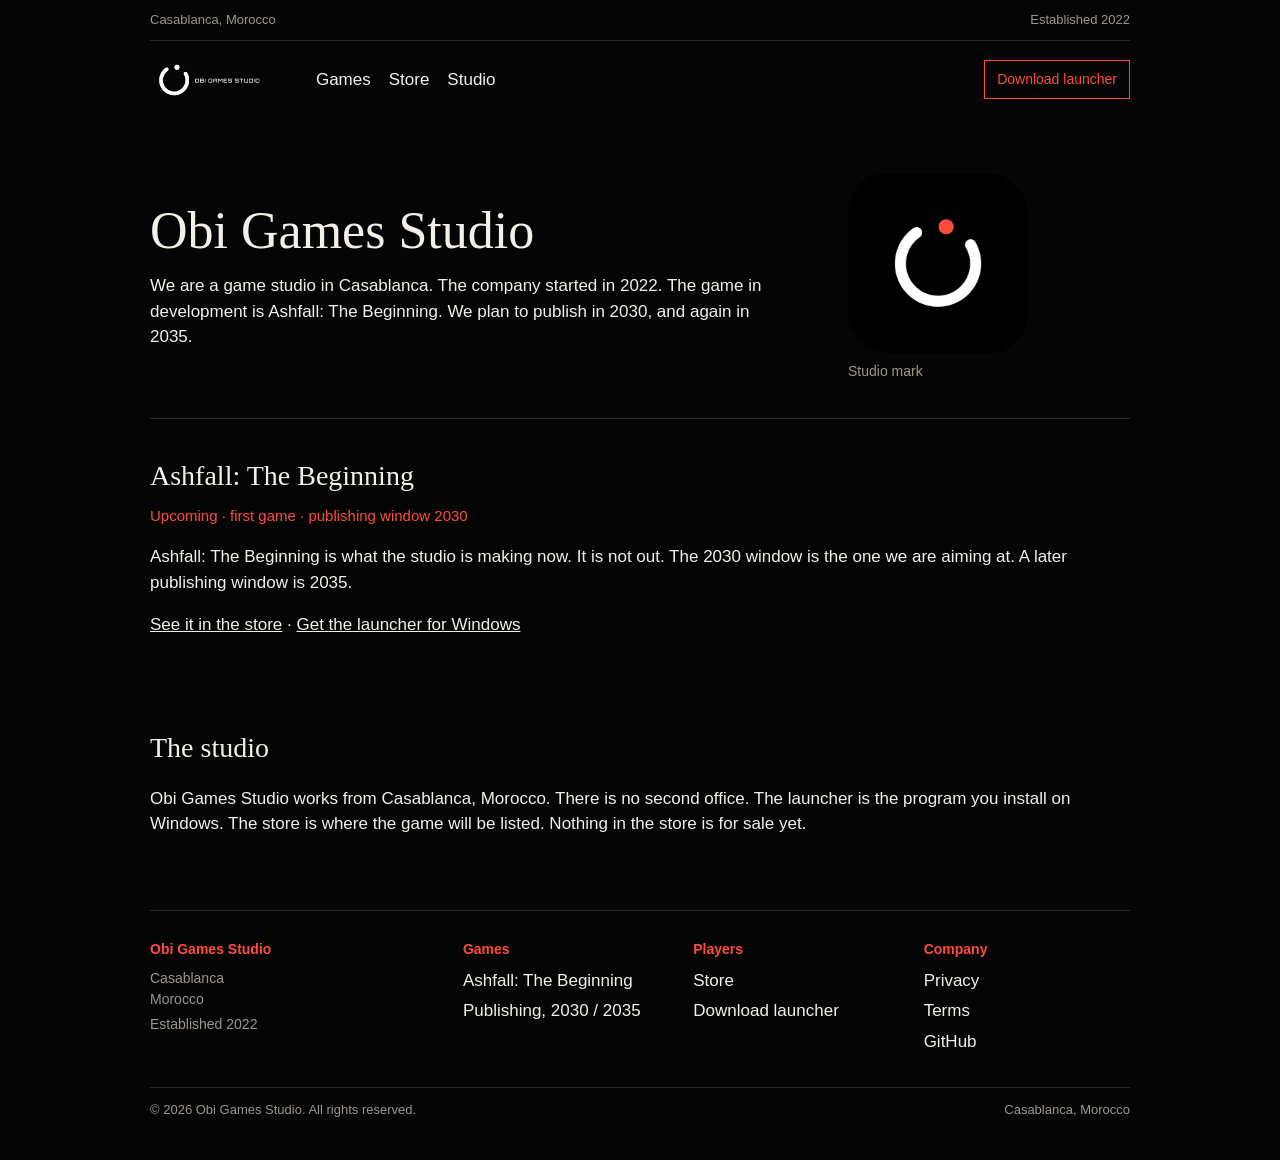
==== commit 9ba0fab1: "Restore the black and red studio theme. Signed-off-by: Fawksii0 <othmaneelazaar2@gmail.com>" ====
--- a/index.html
+++ b/index.html
@@ -5,7 +5,7 @@
   <meta name="viewport" content="width=device-width, initial-scale=1">
   <title>Obi Games Studio</title>
   <meta name="description" content="Obi Games Studio, Casablanca. Established 2022. Upcoming game: Ashfall: The Beginning.">
-  <link rel="icon" href="assets/logo.png">
+  <link rel="icon" href="assets/mark.png">
   <link rel="stylesheet" href="styles.css">
 </head>
 <body>
@@ -16,8 +16,7 @@
 
   <header class="site-header">
     <a class="logo-lockup" href="index.html">
-      <img src="assets/logo.png" alt="">
-      Obi Games Studio
+      <img src="assets/wordmark.png" alt="Obi Games Studio">
     </a>
     <nav>
       <a href="#game">Games</a>
@@ -34,7 +33,7 @@
         <p>We are a game studio in Casablanca. The company started in 2022. The game in development is Ashfall: The Beginning. We plan to publish in 2030, and again in 2035.</p>
       </div>
       <div class="mark-note">
-        <img src="assets/logo.png" alt="Obi Games Studio mark">
+        <img src="assets/mark.png" alt="Obi Games Studio mark">
         Studio mark
       </div>
     </section>
--- a/styles.css
+++ b/styles.css
@@ -1,16 +1,16 @@
 :root {
-  --paper: #f4f1ea;
-  --ink: #1c1b19;
-  --muted: #5e5a54;
-  --line: #d9d3c8;
-  --red: #e23b2f;
+  --bg: #050505;
+  --ink: #f3f0ea;
+  --muted: #9c968e;
+  --line: rgba(255, 255, 255, 0.14);
+  --red: #fe4c3c;
 }
 
 * { box-sizing: border-box; }
 html { scroll-behavior: smooth; }
 body {
   margin: 0;
-  background: var(--paper);
+  background: var(--bg);
   color: var(--ink);
   font-family: "Segoe UI", Helvetica, Arial, sans-serif;
   font-size: 17px;
@@ -35,29 +35,23 @@
   display: flex;
   align-items: center;
   gap: 28px;
-  padding: 18px 0;
+  padding: 16px 0;
 }
-.logo-lockup {
-  display: flex;
-  align-items: center;
-  gap: 10px;
-  text-decoration: none;
-  font-weight: 650;
-}
-.logo-lockup img { width: 42px; height: 42px; }
+.logo-lockup { display: block; text-decoration: none; }
+.logo-lockup img { height: 46px; width: auto; }
 .site-header nav { display: flex; gap: 18px; }
 .site-header nav a { text-decoration: none; }
 .download {
   margin-left: auto;
   text-decoration: none;
-  background: var(--ink);
-  color: var(--paper);
+  color: var(--red);
+  border: 1px solid var(--red);
   padding: 8px 12px;
   font-size: 14px;
 }
-.download:hover { color: white; background: #000; }
+.download:hover { color: #fff; background: var(--red); }
 
-.intro { padding: 54px 0 28px; display: grid; grid-template-columns: 1.4fr 0.6fr; gap: 40px; }
+.intro { padding: 54px 0 28px; display: grid; grid-template-columns: 1.4fr 0.6fr; gap: 40px; align-items: center; }
 .intro h1 {
   font-family: Georgia, "Iowan Old Style", Palatino, serif;
   font-weight: 500;
@@ -66,8 +60,8 @@
   margin: 0 0 14px;
 }
 .intro p { margin: 0; max-width: 38em; }
-.mark-note { color: var(--muted); font-size: 14px; padding-top: 8px; }
-.mark-note img { width: 120px; height: 120px; margin-bottom: 8px; }
+.mark-note { color: var(--muted); font-size: 14px; }
+.mark-note img { width: 180px; height: auto; margin-bottom: 8px; }
 
 .rule { border: 0; border-top: 1px solid var(--line); margin: 8px 0 0; }
 
@@ -78,22 +72,22 @@
   font-size: 28px;
   margin: 0 0 8px;
 }
-.meta { color: var(--muted); margin: 0 0 14px; font-size: 15px; }
+.meta { color: var(--red); margin: 0 0 14px; font-size: 15px; }
 
 table { width: 100%; border-collapse: collapse; }
 th, td { text-align: left; padding: 12px 8px; border-bottom: 1px solid var(--line); vertical-align: top; }
 th { font-size: 13px; color: var(--muted); font-weight: 600; }
-td a { font-weight: 600; }
+td a { font-weight: 600; color: var(--red); }
 
 .note { color: var(--muted); font-size: 15px; }
 
 .footer {
   margin-top: 20px;
   padding: 28px 0 40px;
-  border-top: 1px solid var(--ink);
+  border-top: 1px solid var(--line);
 }
 .foot-grid { display: grid; grid-template-columns: 1.4fr 1fr 1fr 1fr; gap: 24px; }
-.footer h3 { margin: 0 0 8px; font-size: 14px; }
+.footer h3 { margin: 0 0 8px; font-size: 14px; color: var(--red); }
 .footer ul { list-style: none; margin: 0; padding: 0; }
 .footer li { margin: 5px 0; }
 .footer a { text-decoration: none; }
@@ -117,4 +111,5 @@
   .download { display: inline-block; margin: 14px 0 0; }
   .site-header nav { margin-top: 12px; }
   .intro h1 { font-size: 38px; }
+  .logo-lockup img { height: 36px; }
 }
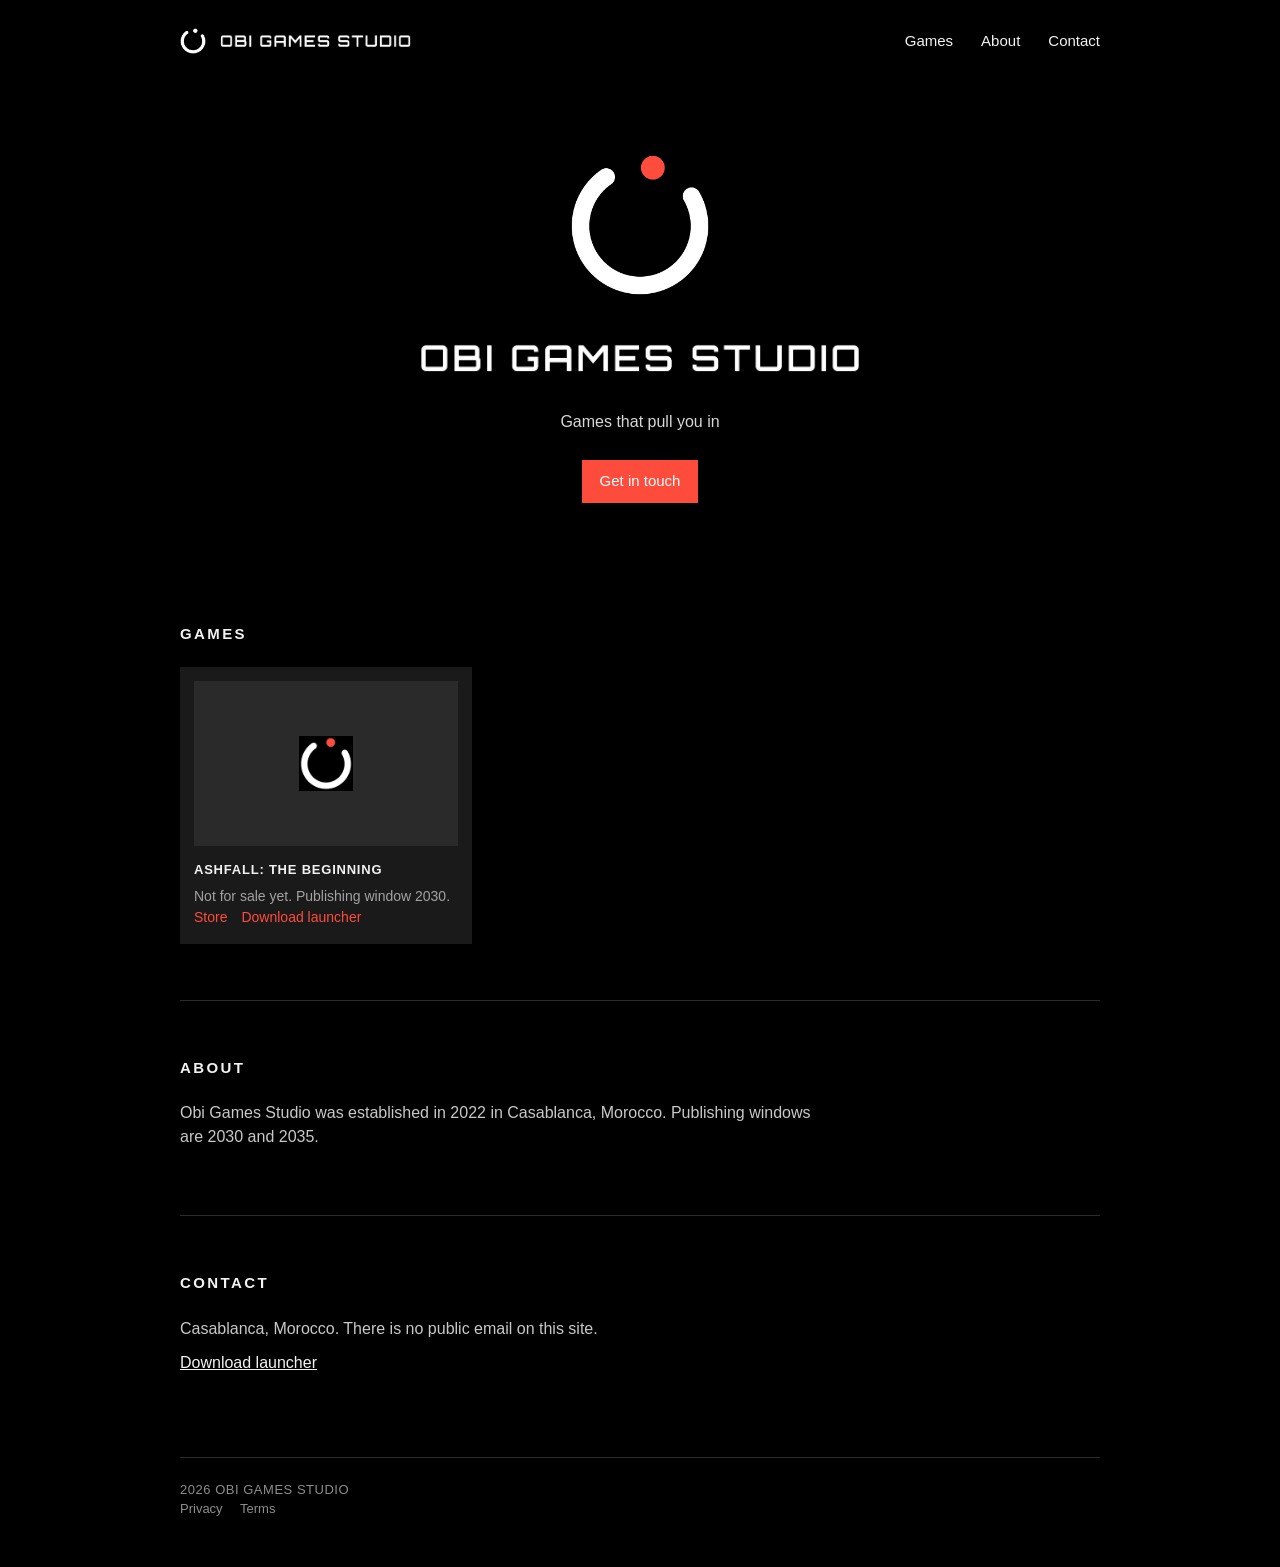
==== commit 97024668: "Match the studio site to the black and red layout. Signed-off-by: Fawksii0 <othmaneelazaar2@gmail.co" ====
--- a/index.html
+++ b/index.html
@@ -9,84 +9,58 @@
   <link rel="stylesheet" href="styles.css">
 </head>
 <body>
-  <div class="topbar">
-    <span>Casablanca, Morocco</span>
-    <span>Established 2022</span>
-  </div>
-
-  <header class="site-header">
-    <a class="logo-lockup" href="index.html">
-      <img src="assets/wordmark.png" alt="Obi Games Studio">
+  <header class="bar">
+    <a class="brand" href="index.html">
+      <img src="assets/mark-white.png" alt="">
+      <img class="brand-name" src="assets/wordmark.png" alt="OBI GAMES STUDIO">
     </a>
     <nav>
-      <a href="#game">Games</a>
-      <a href="store.html">Store</a>
-      <a href="#studio">Studio</a>
+      <a href="#games">Games</a>
+      <a href="#about">About</a>
+      <a href="#contact">Contact</a>
     </nav>
-    <a class="download" href="downloads/Obi-Games-Launcher.exe">Download launcher</a>
   </header>
 
   <main>
-    <section class="intro">
-      <div>
-        <h1>Obi Games Studio</h1>
-        <p>We are a game studio in Casablanca. The company started in 2022. The game in development is Ashfall: The Beginning. We plan to publish in 2030, and again in 2035.</p>
-      </div>
-      <div class="mark-note">
-        <img src="assets/mark.png" alt="Obi Games Studio mark">
-        Studio mark
+    <section class="hero">
+      <img class="hero-mark" src="assets/mark.png" alt="">
+      <h1><img src="assets/wordmark.png" alt="OBI GAMES STUDIO"></h1>
+      <p class="tagline">Games that pull you in</p>
+      <a class="cta" href="#contact">Get in touch</a>
+    </section>
+
+    <section class="band" id="games">
+      <h2>Games</h2>
+      <div class="cards">
+        <article class="card">
+          <div class="card-art">
+            <img src="assets/mark.png" alt="">
+          </div>
+          <h3>Ashfall: The Beginning</h3>
+          <p>Not for sale yet. Publishing window 2030.</p>
+          <p class="card-links">
+            <a href="store.html">Store</a>
+            <a href="downloads/Obi-Games-Launcher.exe">Download launcher</a>
+          </p>
+        </article>
       </div>
     </section>
 
-    <hr class="rule">
-
-    <section class="block" id="game">
-      <h2>Ashfall: The Beginning</h2>
-      <p class="meta">Upcoming · first game · publishing window 2030</p>
-      <p>Ashfall: The Beginning is what the studio is making now. It is not out. The 2030 window is the one we are aiming at. A later publishing window is 2035.</p>
-      <p><a href="store.html">See it in the store</a> · <a href="downloads/Obi-Games-Launcher.exe">Get the launcher for Windows</a></p>
+    <section class="band" id="about">
+      <h2>About</h2>
+      <p>Obi Games Studio was established in 2022 in Casablanca, Morocco. Publishing windows are 2030 and 2035.</p>
     </section>
 
-    <section class="block" id="studio">
-      <h2>The studio</h2>
-      <p>Obi Games Studio works from Casablanca, Morocco. There is no second office. The launcher is the program you install on Windows. The store is where the game will be listed. Nothing in the store is for sale yet.</p>
+    <section class="band" id="contact">
+      <h2>Contact</h2>
+      <p>Casablanca, Morocco. There is no public email on this site.</p>
+      <p><a href="downloads/Obi-Games-Launcher.exe">Download launcher</a></p>
     </section>
   </main>
 
-  <footer class="footer">
-    <div class="foot-grid">
-      <div>
-        <h3>Obi Games Studio</h3>
-        <p>Casablanca<br>Morocco</p>
-        <p>Established 2022</p>
-      </div>
-      <div>
-        <h3>Games</h3>
-        <ul>
-          <li><a href="#game">Ashfall: The Beginning</a></li>
-          <li><a href="#studio">Publishing, 2030 / 2035</a></li>
-        </ul>
-      </div>
-      <div>
-        <h3>Players</h3>
-        <ul>
-          <li><a href="store.html">Store</a></li>
-          <li><a href="downloads/Obi-Games-Launcher.exe">Download launcher</a></li>
-        </ul>
-      </div>
-      <div>
-        <h3>Company</h3>
-        <ul>
-          <li><a href="privacy.html">Privacy</a></li>
-          <li><a href="terms.html">Terms</a></li>
-          <li><a href="https://github.com/Obi-Games-Studio">GitHub</a></li>
-        </ul>
-      </div>
-    </div>
-    <div class="fine">
-      <span>© 2026 Obi Games Studio. All rights reserved.</span>
-      <span>Casablanca, Morocco</span>
-    </div>
+  <footer class="site-foot">
+    <p>2026 OBI GAMES STUDIO</p>
+    <p class="legal"><a href="privacy.html">Privacy</a> <a href="terms.html">Terms</a></p>
   </footer>
 </body>
 </html>
--- a/styles.css
+++ b/styles.css
@@ -1,8 +1,10 @@
 :root {
-  --bg: #050505;
-  --ink: #f3f0ea;
-  --muted: #9c968e;
-  --line: rgba(255, 255, 255, 0.14);
+  --bg: #000;
+  --ink: #f2f2f2;
+  --muted: #a3a3a3;
+  --card: #1a1a1a;
+  --well: #2a2a2a;
+  --line: #2c2c2c;
   --red: #fe4c3c;
 }
 
@@ -13,103 +15,146 @@
   background: var(--bg);
   color: var(--ink);
   font-family: "Segoe UI", Helvetica, Arial, sans-serif;
-  font-size: 17px;
+  font-size: 16px;
   line-height: 1.5;
 }
-img { display: block; }
+img { display: block; max-width: 100%; }
 a { color: inherit; }
 a:hover { color: var(--red); }
 
-.topbar, .site-header, main, .footer { width: min(980px, calc(100% - 40px)); margin: 0 auto; }
-
-.topbar {
-  display: flex;
-  justify-content: space-between;
-  padding: 10px 0;
-  font-size: 13px;
-  color: var(--muted);
-  border-bottom: 1px solid var(--line);
+.bar, main, .site-foot {
+  width: min(920px, calc(100% - 48px));
+  margin: 0 auto;
 }
 
-.site-header {
+.bar {
   display: flex;
   align-items: center;
-  gap: 28px;
-  padding: 16px 0;
+  justify-content: space-between;
+  padding: 28px 0 8px;
 }
-.logo-lockup { display: block; text-decoration: none; }
-.logo-lockup img { height: 46px; width: auto; }
-.site-header nav { display: flex; gap: 18px; }
-.site-header nav a { text-decoration: none; }
-.download {
-  margin-left: auto;
+.brand {
+  display: flex;
+  align-items: center;
+  gap: 10px;
   text-decoration: none;
-  color: var(--red);
-  border: 1px solid var(--red);
-  padding: 8px 12px;
-  font-size: 14px;
 }
-.download:hover { color: #fff; background: var(--red); }
+.brand img { height: 26px; width: auto; }
+.brand-name { height: 13px; }
+.bar nav { display: flex; gap: 28px; }
+.bar nav a {
+  color: var(--ink);
+  text-decoration: none;
+  font-size: 15px;
+}
+.bar nav a:hover { color: var(--red); }
 
-.intro { padding: 54px 0 28px; display: grid; grid-template-columns: 1.4fr 0.6fr; gap: 40px; align-items: center; }
-.intro h1 {
-  font-family: Georgia, "Iowan Old Style", Palatino, serif;
-  font-weight: 500;
-  font-size: 52px;
-  line-height: 1.05;
-  margin: 0 0 14px;
+.hero {
+  text-align: center;
+  padding: 88px 0 36px;
 }
-.intro p { margin: 0; max-width: 38em; }
-.mark-note { color: var(--muted); font-size: 14px; }
-.mark-note img { width: 180px; height: auto; margin-bottom: 8px; }
+.hero-mark {
+  width: 148px;
+  height: auto;
+  margin: 0 auto 28px;
+}
+.hero h1 { margin: 0; }
+.hero h1 img {
+  width: min(460px, 86%);
+  height: auto;
+  margin: 0 auto;
+}
+.tagline {
+  margin: 22px 0 26px;
+  color: #d7d7d7;
+  font-size: 16px;
+}
+.cta {
+  display: inline-block;
+  background: var(--red);
+  color: #fff;
+  text-decoration: none;
+  padding: 10px 18px;
+  font-size: 15px;
+}
+.cta:hover { color: #fff; background: #ff6558; }
 
-.rule { border: 0; border-top: 1px solid var(--line); margin: 8px 0 0; }
+.band {
+  padding: 56px 0 8px;
+  border-top: 1px solid var(--line);
+  margin-top: 48px;
+}
+#games { border-top: 0; margin-top: 72px; padding-top: 12px; }
+.band h2 {
+  margin: 0 0 22px;
+  font-size: 15px;
+  font-weight: 650;
+  letter-spacing: 0.16em;
+  text-transform: uppercase;
+}
+.band p { margin: 0 0 10px; color: #c8c8c8; max-width: 40em; }
+.band a { color: var(--ink); }
 
-.block { padding: 36px 0; }
-.block h2 {
-  font-family: Georgia, "Iowan Old Style", Palatino, serif;
-  font-weight: 500;
+.cards {
+  display: grid;
+  grid-template-columns: repeat(3, 1fr);
+  gap: 22px;
+}
+.card {
+  background: var(--card);
+  padding: 14px 14px 16px;
+}
+.card-art {
+  background: var(--well);
+  aspect-ratio: 16 / 10;
+  display: grid;
+  place-items: center;
+  margin-bottom: 14px;
+}
+.card-art img { width: 54px; height: auto; }
+.card h3 {
+  margin: 0 0 6px;
+  font-size: 13px;
+  font-weight: 650;
+  letter-spacing: 0.06em;
+  text-transform: uppercase;
+}
+.card p { margin: 0; color: var(--muted); font-size: 14px; }
+.card-links { display: flex; gap: 14px; margin-top: 10px; }
+.card-links a { color: var(--red); text-decoration: none; font-size: 14px; }
+.card-links a:hover { color: #fff; }
+
+.site-foot {
+  margin-top: 64px;
+  padding: 22px 0 48px;
+  border-top: 1px solid var(--line);
+  color: #8d8d8d;
+  font-size: 13px;
+  letter-spacing: 0.04em;
+}
+.site-foot p { margin: 0; }
+.legal { margin-top: 8px; letter-spacing: 0; }
+.legal a { color: #8d8d8d; text-decoration: none; margin-right: 14px; }
+.legal a:hover { color: var(--red); }
+
+.page { padding: 48px 0 24px; }
+.page h1 {
+  margin: 0 0 16px;
   font-size: 28px;
-  margin: 0 0 8px;
+  font-weight: 650;
+  letter-spacing: 0.12em;
+  text-transform: uppercase;
 }
-.meta { color: var(--red); margin: 0 0 14px; font-size: 15px; }
-
-table { width: 100%; border-collapse: collapse; }
-th, td { text-align: left; padding: 12px 8px; border-bottom: 1px solid var(--line); vertical-align: top; }
-th { font-size: 13px; color: var(--muted); font-weight: 600; }
-td a { font-weight: 600; color: var(--red); }
-
-.note { color: var(--muted); font-size: 15px; }
-
-.footer {
-  margin-top: 20px;
-  padding: 28px 0 40px;
-  border-top: 1px solid var(--line);
-}
-.foot-grid { display: grid; grid-template-columns: 1.4fr 1fr 1fr 1fr; gap: 24px; }
-.footer h3 { margin: 0 0 8px; font-size: 14px; color: var(--red); }
-.footer ul { list-style: none; margin: 0; padding: 0; }
-.footer li { margin: 5px 0; }
-.footer a { text-decoration: none; }
-.footer p { margin: 4px 0; color: var(--muted); font-size: 14px; }
-.fine {
-  margin-top: 28px;
-  padding-top: 12px;
-  border-top: 1px solid var(--line);
-  color: var(--muted);
-  font-size: 13px;
-  display: flex;
-  justify-content: space-between;
-  gap: 12px;
-  flex-wrap: wrap;
-}
-.page { padding: 36px 0 64px; }
-.page h1 { font-family: Georgia, serif; font-weight: 500; font-size: 40px; }
+.page p { color: #c8c8c8; max-width: 40em; }
+table { width: 100%; border-collapse: collapse; margin: 18px 0; }
+th, td { text-align: left; padding: 12px 8px; border-bottom: 1px solid var(--line); }
+th { color: var(--muted); font-size: 13px; font-weight: 650; letter-spacing: 0.08em; text-transform: uppercase; }
+td a { color: var(--red); }
 
 @media (max-width: 720px) {
-  .intro, .foot-grid, .site-header { display: block; }
-  .download { display: inline-block; margin: 14px 0 0; }
-  .site-header nav { margin-top: 12px; }
-  .intro h1 { font-size: 38px; }
-  .logo-lockup img { height: 36px; }
+  .bar { display: block; }
+  .bar nav { margin-top: 14px; gap: 18px; }
+  .cards { grid-template-columns: 1fr; }
+  .hero { padding-top: 56px; }
+  .hero-mark { width: 120px; }
 }
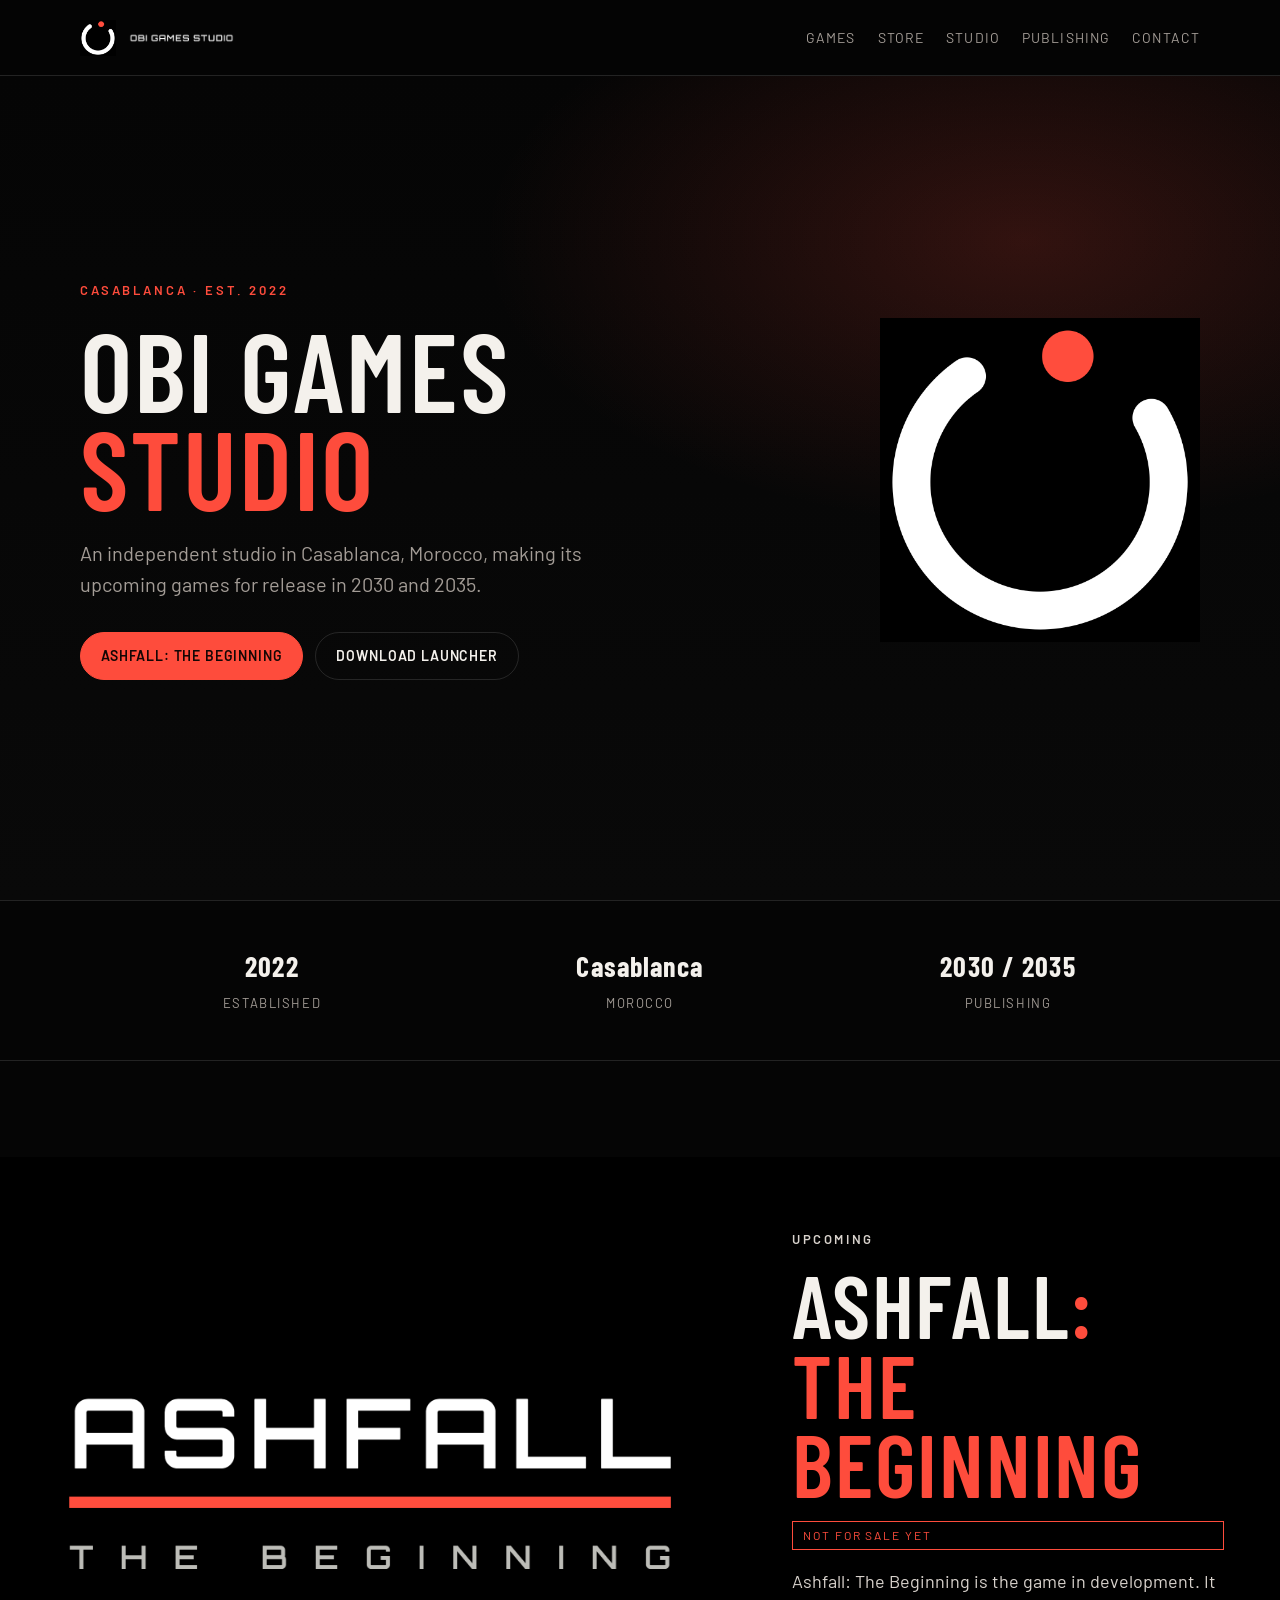
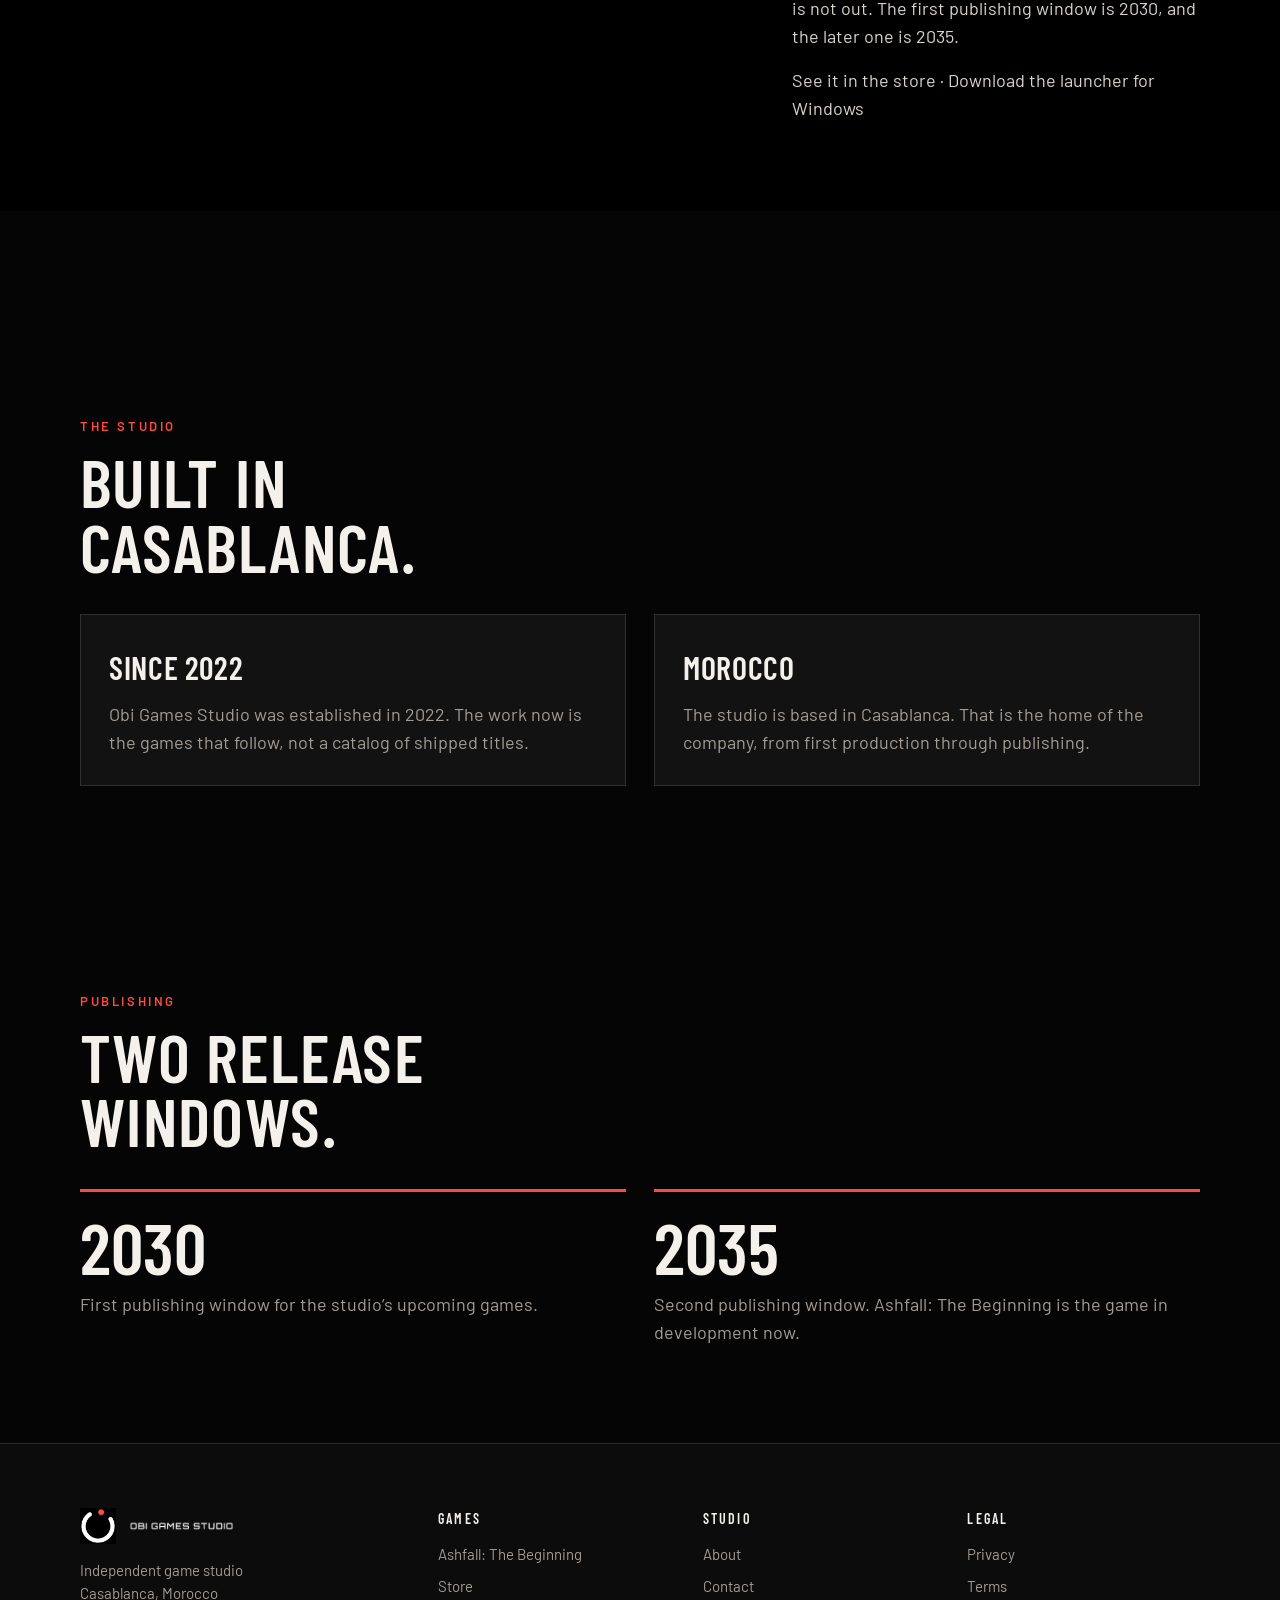
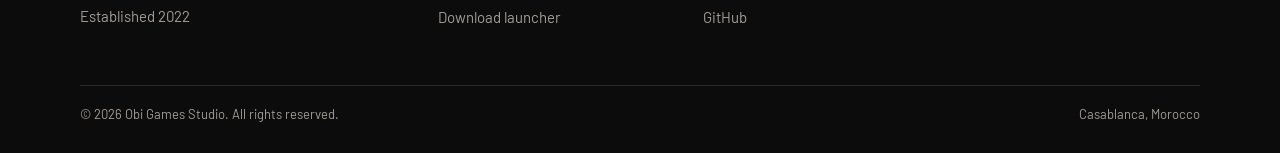
==== commit 10f8f526: "Bring back the first studio page and add the Ashfall logo. Signed-off-by: Fawksii0 <othmaneelazaar2@" ====
--- a/index.html
+++ b/index.html
@@ -4,63 +4,135 @@
   <meta charset="utf-8">
   <meta name="viewport" content="width=device-width, initial-scale=1">
   <title>Obi Games Studio</title>
-  <meta name="description" content="Obi Games Studio, Casablanca. Established 2022. Upcoming game: Ashfall: The Beginning.">
+  <meta name="description" content="Obi Games Studio is an independent game studio established in 2022 in Casablanca, Morocco. Publishing in 2030 and 2035.">
   <link rel="icon" href="assets/mark.png">
+  <link rel="preconnect" href="https://fonts.googleapis.com">
+  <link rel="preconnect" href="https://fonts.gstatic.com" crossorigin>
+  <link href="https://fonts.googleapis.com/css2?family=Barlow+Condensed:wght@500;600;700&family=Barlow:wght@400;500;600&display=swap" rel="stylesheet">
   <link rel="stylesheet" href="styles.css">
 </head>
 <body>
-  <header class="bar">
-    <a class="brand" href="index.html">
-      <img src="assets/mark-white.png" alt="">
-      <img class="brand-name" src="assets/wordmark.png" alt="OBI GAMES STUDIO">
-    </a>
-    <nav>
-      <a href="#games">Games</a>
-      <a href="#about">About</a>
-      <a href="#contact">Contact</a>
-    </nav>
+  <header class="nav">
+    <div class="wrap">
+      <a class="brand" href="index.html"><img class="mark" src="assets/mark.png" alt=""><img class="word" src="assets/wordmark.png" alt="Obi Games Studio"></a>
+      <nav class="nav-links">
+        <a href="#game">Games</a>
+        <a href="store.html">Store</a>
+        <a href="#studio">Studio</a>
+        <a href="#publishing">Publishing</a>
+        <a href="#contact">Contact</a>
+      </nav>
+    </div>
   </header>
 
   <main>
     <section class="hero">
-      <img class="hero-mark" src="assets/mark.png" alt="">
-      <h1><img src="assets/wordmark.png" alt="OBI GAMES STUDIO"></h1>
-      <p class="tagline">Games that pull you in</p>
-      <a class="cta" href="#contact">Get in touch</a>
-    </section>
-
-    <section class="band" id="games">
-      <h2>Games</h2>
-      <div class="cards">
-        <article class="card">
-          <div class="card-art">
-            <img src="assets/mark.png" alt="">
+      <div class="wrap hero-grid">
+        <div>
+          <p class="kicker">Casablanca · Est. 2022</p>
+          <h1>Obi Games<span>Studio</span></h1>
+          <p class="lede">An independent studio in Casablanca, Morocco, making its upcoming games for release in 2030 and 2035.</p>
+          <div class="actions">
+            <a class="btn" href="#game">Ashfall: The Beginning</a>
+            <a class="btn ghost" href="downloads/Obi-Games-Launcher.exe">Download launcher</a>
           </div>
-          <h3>Ashfall: The Beginning</h3>
-          <p>Not for sale yet. Publishing window 2030.</p>
-          <p class="card-links">
-            <a href="store.html">Store</a>
-            <a href="downloads/Obi-Games-Launcher.exe">Download launcher</a>
-          </p>
-        </article>
+        </div>
+        <img class="hero-mark" src="assets/mark.png" alt="Obi Games Studio mark">
       </div>
     </section>
 
-    <section class="band" id="about">
-      <h2>About</h2>
-      <p>Obi Games Studio was established in 2022 in Casablanca, Morocco. Publishing windows are 2030 and 2035.</p>
+    <div class="band">
+      <div class="wrap">
+        <div><strong>2022</strong><span>Established</span></div>
+        <div><strong>Casablanca</strong><span>Morocco</span></div>
+        <div><strong>2030 / 2035</strong><span>Publishing</span></div>
+      </div>
+    </div>
+
+    <section id="game">
+      <div class="game">
+        <img class="game-art" src="assets/ashfall.png" alt="Ashfall: The Beginning">
+        <div class="game-copy">
+          <p class="section-label">Upcoming</p>
+          <h2>Ashfall<em>: The Beginning</em></h2>
+          <span class="tag">Not for sale yet</span>
+          <p>Ashfall: The Beginning is the game in development. It is not out. The first publishing window is 2030, and the later one is 2035.</p>
+          <p><a href="store.html">See it in the store</a> · <a href="downloads/Obi-Games-Launcher.exe">Download the launcher for Windows</a></p>
+        </div>
+      </div>
     </section>
 
-    <section class="band" id="contact">
-      <h2>Contact</h2>
-      <p>Casablanca, Morocco. There is no public email on this site.</p>
-      <p><a href="downloads/Obi-Games-Launcher.exe">Download launcher</a></p>
+    <section class="studio" id="studio">
+      <div class="wrap">
+        <p class="section-label">The studio</p>
+        <h2>Built in Casablanca.</h2>
+        <div class="studio-grid">
+          <article class="card">
+            <h3>Since 2022</h3>
+            <p>Obi Games Studio was established in 2022. The work now is the games that follow, not a catalog of shipped titles.</p>
+          </article>
+          <article class="card">
+            <h3>Morocco</h3>
+            <p>The studio is based in Casablanca. That is the home of the company, from first production through publishing.</p>
+          </article>
+        </div>
+      </div>
+    </section>
+
+    <section class="publish" id="publishing">
+      <div class="wrap">
+        <p class="section-label">Publishing</p>
+        <h2>Two release windows.</h2>
+        <div class="year-grid">
+          <article class="year">
+            <b>2030</b>
+            <p>First publishing window for the studio’s upcoming games.</p>
+          </article>
+          <article class="year">
+            <b>2035</b>
+            <p>Second publishing window. Ashfall: The Beginning is the game in development now.</p>
+          </article>
+        </div>
+      </div>
     </section>
   </main>
 
-  <footer class="site-foot">
-    <p>2026 OBI GAMES STUDIO</p>
-    <p class="legal"><a href="privacy.html">Privacy</a> <a href="terms.html">Terms</a></p>
+  <footer class="footer" id="contact">
+    <div class="wrap">
+      <div class="footer-grid">
+        <div>
+          <a class="brand" href="index.html"><img class="mark" src="assets/mark.png" alt=""><img class="word" src="assets/wordmark.png" alt="Obi Games Studio"></a>
+          <p>Independent game studio<br>Casablanca, Morocco<br>Established 2022</p>
+        </div>
+        <div>
+          <h3>Games</h3>
+          <ul>
+            <li><a href="#game">Ashfall: The Beginning</a></li>
+            <li><a href="store.html">Store</a></li>
+            <li><a href="downloads/Obi-Games-Launcher.exe">Download launcher</a></li>
+          </ul>
+        </div>
+        <div>
+          <h3>Studio</h3>
+          <ul>
+            <li><a href="#studio">About</a></li>
+            <li><a href="#contact">Contact</a></li>
+            <li><a href="https://github.com/Obi-Games-Studio">GitHub</a></li>
+          </ul>
+        </div>
+        <div>
+          <h3>Legal</h3>
+          <ul>
+            <li><a href="privacy.html">Privacy</a></li>
+            <li><a href="terms.html">Terms</a></li>
+          </ul>
+        </div>
+      </div>
+      <div class="legal-bar">
+        <span>© 2026 Obi Games Studio. All rights reserved.</span>
+        <span>Casablanca, Morocco</span>
+      </div>
+    </div>
   </footer>
 </body>
 </html>
--- a/styles.css
+++ b/styles.css
@@ -1,11 +1,14 @@
 :root {
-  --bg: #000;
-  --ink: #f2f2f2;
-  --muted: #a3a3a3;
-  --card: #1a1a1a;
-  --well: #2a2a2a;
-  --line: #2c2c2c;
+  --bg: #050505;
+  --bg-2: #0c0c0c;
+  --card: #121212;
+  --line: rgba(255, 255, 255, 0.12);
+  --text: #f4f1ec;
+  --muted: #a39c96;
   --red: #fe4c3c;
+  --red-dim: rgba(254, 76, 60, 0.16);
+  --max: 1120px;
+  --nav: 76px;
 }
 
 * { box-sizing: border-box; }
@@ -13,148 +16,172 @@
 body {
   margin: 0;
   background: var(--bg);
-  color: var(--ink);
-  font-family: "Segoe UI", Helvetica, Arial, sans-serif;
-  font-size: 16px;
-  line-height: 1.5;
+  color: var(--text);
+  font-family: "Barlow", "Segoe UI", sans-serif;
+  font-size: 18px;
+  line-height: 1.55;
 }
-img { display: block; max-width: 100%; }
-a { color: inherit; }
+img { max-width: 100%; display: block; }
+a { color: inherit; text-decoration: none; }
 a:hover { color: var(--red); }
 
-.bar, main, .site-foot {
-  width: min(920px, calc(100% - 48px));
-  margin: 0 auto;
+.wrap { width: min(var(--max), calc(100% - 40px)); margin: 0 auto; }
+
+.nav {
+  position: sticky;
+  top: 0;
+  z-index: 20;
+  height: var(--nav);
+  display: flex;
+  align-items: center;
+  background: rgba(5, 5, 5, 0.9);
+  border-bottom: 1px solid var(--line);
+  backdrop-filter: blur(12px);
+}
+.nav .wrap { display: flex; align-items: center; gap: 28px; }
+.brand { display: flex; align-items: center; gap: 12px; font-weight: 600; letter-spacing: 0.14em; font-size: 14px; }
+.brand img.mark { width: 36px; height: 36px; object-fit: contain; }
+.brand img.word { width: auto; height: 14px; }
+.nav-links { display: flex; gap: 22px; margin-left: auto; font-size: 14px; letter-spacing: 0.08em; text-transform: uppercase; color: var(--muted); }
+.nav-links a:hover { color: var(--text); }
+
+.hero {
+  min-height: calc(100vh - var(--nav));
+  display: grid;
+  align-items: center;
+  padding: 72px 0 88px;
+  background:
+    radial-gradient(900px 480px at 80% 20%, rgba(254, 76, 60, 0.18), transparent 60%),
+    linear-gradient(#050505, #090909);
+}
+.hero-grid { display: grid; grid-template-columns: 1.3fr 0.7fr; gap: 48px; align-items: center; }
+.kicker {
+  color: var(--red);
+  letter-spacing: 0.22em;
+  text-transform: uppercase;
+  font-size: 13px;
+  font-weight: 600;
+  margin: 0 0 18px;
+}
+h1, h2, h3 { font-family: "Barlow Condensed", "Arial Narrow", sans-serif; font-weight: 600; letter-spacing: 0.02em; margin: 0; }
+.hero h1 { font-size: clamp(64px, 9vw, 112px); line-height: 0.88; text-transform: uppercase; }
+.hero h1 span { display: block; color: var(--red); }
+.lede { max-width: 540px; color: var(--muted); font-size: 20px; margin: 22px 0 32px; }
+.actions { display: flex; gap: 12px; flex-wrap: wrap; }
+.btn {
+  display: inline-flex;
+  align-items: center;
+  height: 48px;
+  padding: 0 20px;
+  border-radius: 999px;
+  border: 1px solid var(--red);
+  background: var(--red);
+  color: #140605;
+  font-weight: 600;
+  letter-spacing: 0.06em;
+  text-transform: uppercase;
+  font-size: 14px;
+}
+.btn.ghost { background: transparent; color: var(--text); border-color: var(--line); }
+.btn:hover { filter: brightness(1.08); color: #140605; }
+.btn.ghost:hover { color: var(--text); border-color: var(--text); }
+.hero-mark {
+  justify-self: end;
+  width: min(320px, 100%);
+  height: auto;
 }
 
-.bar {
-  display: flex;
-  align-items: center;
-  justify-content: space-between;
-  padding: 28px 0 8px;
+.band {
+  border-top: 1px solid var(--line);
+  border-bottom: 1px solid var(--line);
 }
-.brand {
-  display: flex;
-  align-items: center;
-  gap: 10px;
-  text-decoration: none;
+.band .wrap {
+  display: grid;
+  grid-template-columns: repeat(3, 1fr);
 }
-.brand img { height: 26px; width: auto; }
-.brand-name { height: 13px; }
-.bar nav { display: flex; gap: 28px; }
-.bar nav a {
-  color: var(--ink);
-  text-decoration: none;
-  font-size: 15px;
+.band div { padding: 22px 8px; text-align: center; }
+.band strong { display: block; font-family: "Barlow Condensed", sans-serif; font-size: 28px; letter-spacing: 0.04em; }
+.band span { color: var(--muted); font-size: 13px; letter-spacing: 0.12em; text-transform: uppercase; }
+
+section { padding: 96px 0; }
+.section-label { color: var(--red); letter-spacing: 0.2em; text-transform: uppercase; font-size: 13px; font-weight: 600; }
+
+.game {
+  display: grid;
+  grid-template-columns: 1.15fr 0.85fr;
+  min-height: 640px;
+  background: #000;
 }
-.bar nav a:hover { color: var(--red); }
-
-.hero {
-  text-align: center;
-  padding: 88px 0 36px;
+.game-art {
+  width: 100%;
+  height: 100%;
+  min-height: 420px;
+  object-fit: contain;
+  background: #000;
+  padding: 48px;
 }
-.hero-mark {
-  width: 148px;
-  height: auto;
-  margin: 0 auto 28px;
-}
-.hero h1 { margin: 0; }
-.hero h1 img {
-  width: min(460px, 86%);
-  height: auto;
-  margin: 0 auto;
-}
-.tagline {
-  margin: 22px 0 26px;
-  color: #d7d7d7;
-  font-size: 16px;
-}
-.cta {
+.game-copy { padding: 72px 56px; display: flex; flex-direction: column; justify-content: center; }
+.game-copy h2 { font-size: clamp(56px, 7vw, 88px); line-height: 0.9; text-transform: uppercase; }
+.game-copy h2 em { font-style: normal; color: var(--red); }
+.tag {
   display: inline-block;
-  background: var(--red);
-  color: #fff;
-  text-decoration: none;
-  padding: 10px 18px;
-  font-size: 15px;
-}
-.cta:hover { color: #fff; background: #ff6558; }
-
-.band {
-  padding: 56px 0 8px;
-  border-top: 1px solid var(--line);
-  margin-top: 48px;
-}
-#games { border-top: 0; margin-top: 72px; padding-top: 12px; }
-.band h2 {
-  margin: 0 0 22px;
-  font-size: 15px;
-  font-weight: 650;
+  margin: 18px 0;
+  padding: 4px 10px;
+  border: 1px solid var(--red);
+  color: var(--red);
   letter-spacing: 0.16em;
   text-transform: uppercase;
+  font-size: 12px;
 }
-.band p { margin: 0 0 10px; color: #c8c8c8; max-width: 40em; }
-.band a { color: var(--ink); }
+.game-copy p { color: #d8d2cc; margin: 0 0 16px; }
 
-.cards {
-  display: grid;
-  grid-template-columns: repeat(3, 1fr);
-  gap: 22px;
-}
+.studio h2, .publish h2 { font-size: clamp(42px, 6vw, 68px); text-transform: uppercase; line-height: 0.95; max-width: 14ch; }
+.studio-grid, .year-grid { display: grid; grid-template-columns: 1fr 1fr; gap: 28px; margin-top: 36px; }
 .card {
   background: var(--card);
-  padding: 14px 14px 16px;
+  border: 1px solid var(--line);
+  padding: 28px;
 }
-.card-art {
-  background: var(--well);
-  aspect-ratio: 16 / 10;
-  display: grid;
-  place-items: center;
-  margin-bottom: 14px;
+.card h3 { font-size: 32px; text-transform: uppercase; margin-bottom: 8px; }
+.card p { margin: 0; color: var(--muted); }
+.year {
+  border-top: 3px solid var(--red);
+  padding-top: 18px;
 }
-.card-art img { width: 54px; height: auto; }
-.card h3 {
-  margin: 0 0 6px;
+.year b { font-family: "Barlow Condensed", sans-serif; font-size: 72px; font-weight: 600; line-height: 1; }
+.year p { color: var(--muted); margin: 8px 0 0; }
+
+.footer { background: var(--bg-2); border-top: 1px solid var(--line); padding: 64px 0 28px; }
+.footer-grid { display: grid; grid-template-columns: 1.4fr repeat(3, 1fr); gap: 32px; }
+.footer .brand { margin-bottom: 14px; }
+.footer p, .footer li { color: var(--muted); font-size: 15px; }
+.footer h3 { font-size: 14px; letter-spacing: 0.16em; text-transform: uppercase; margin-bottom: 14px; }
+.footer ul { list-style: none; margin: 0; padding: 0; }
+.footer li { margin: 8px 0; }
+.footer a:hover { color: var(--text); }
+.legal-bar {
+  display: flex;
+  justify-content: space-between;
+  gap: 16px;
+  flex-wrap: wrap;
+  margin-top: 42px;
+  padding-top: 18px;
+  border-top: 1px solid var(--line);
+  color: var(--muted);
   font-size: 13px;
-  font-weight: 650;
-  letter-spacing: 0.06em;
-  text-transform: uppercase;
 }
-.card p { margin: 0; color: var(--muted); font-size: 14px; }
-.card-links { display: flex; gap: 14px; margin-top: 10px; }
-.card-links a { color: var(--red); text-decoration: none; font-size: 14px; }
-.card-links a:hover { color: #fff; }
+.page { padding: 72px 0 96px; }
+.page h1 { font-size: 64px; text-transform: uppercase; margin-bottom: 12px; }
+.page p { max-width: 680px; color: #d8d2cc; }
+.store-logo { width: min(640px, 100%); margin: 12px 0 24px; background: #000; }
+.page .btn { margin: 8px 0 18px; }
 
-.site-foot {
-  margin-top: 64px;
-  padding: 22px 0 48px;
-  border-top: 1px solid var(--line);
-  color: #8d8d8d;
-  font-size: 13px;
-  letter-spacing: 0.04em;
+@media (max-width: 860px) {
+  .hero-grid, .game, .studio-grid, .year-grid, .footer-grid, .band { grid-template-columns: 1fr; }
+  .hero-mark { justify-self: start; width: 180px; }
+  .game-copy { padding: 40px 24px 64px; }
+  .game-art { padding: 28px; }
+  .nav { height: auto; }
+  .nav .wrap { flex-wrap: wrap; padding: 12px 0; }
+  .nav-links { margin-left: 0; gap: 14px; font-size: 12px; }
 }
-.site-foot p { margin: 0; }
-.legal { margin-top: 8px; letter-spacing: 0; }
-.legal a { color: #8d8d8d; text-decoration: none; margin-right: 14px; }
-.legal a:hover { color: var(--red); }
-
-.page { padding: 48px 0 24px; }
-.page h1 {
-  margin: 0 0 16px;
-  font-size: 28px;
-  font-weight: 650;
-  letter-spacing: 0.12em;
-  text-transform: uppercase;
-}
-.page p { color: #c8c8c8; max-width: 40em; }
-table { width: 100%; border-collapse: collapse; margin: 18px 0; }
-th, td { text-align: left; padding: 12px 8px; border-bottom: 1px solid var(--line); }
-th { color: var(--muted); font-size: 13px; font-weight: 650; letter-spacing: 0.08em; text-transform: uppercase; }
-td a { color: var(--red); }
-
-@media (max-width: 720px) {
-  .bar { display: block; }
-  .bar nav { margin-top: 14px; gap: 18px; }
-  .cards { grid-template-columns: 1fr; }
-  .hero { padding-top: 56px; }
-  .hero-mark { width: 120px; }
-}
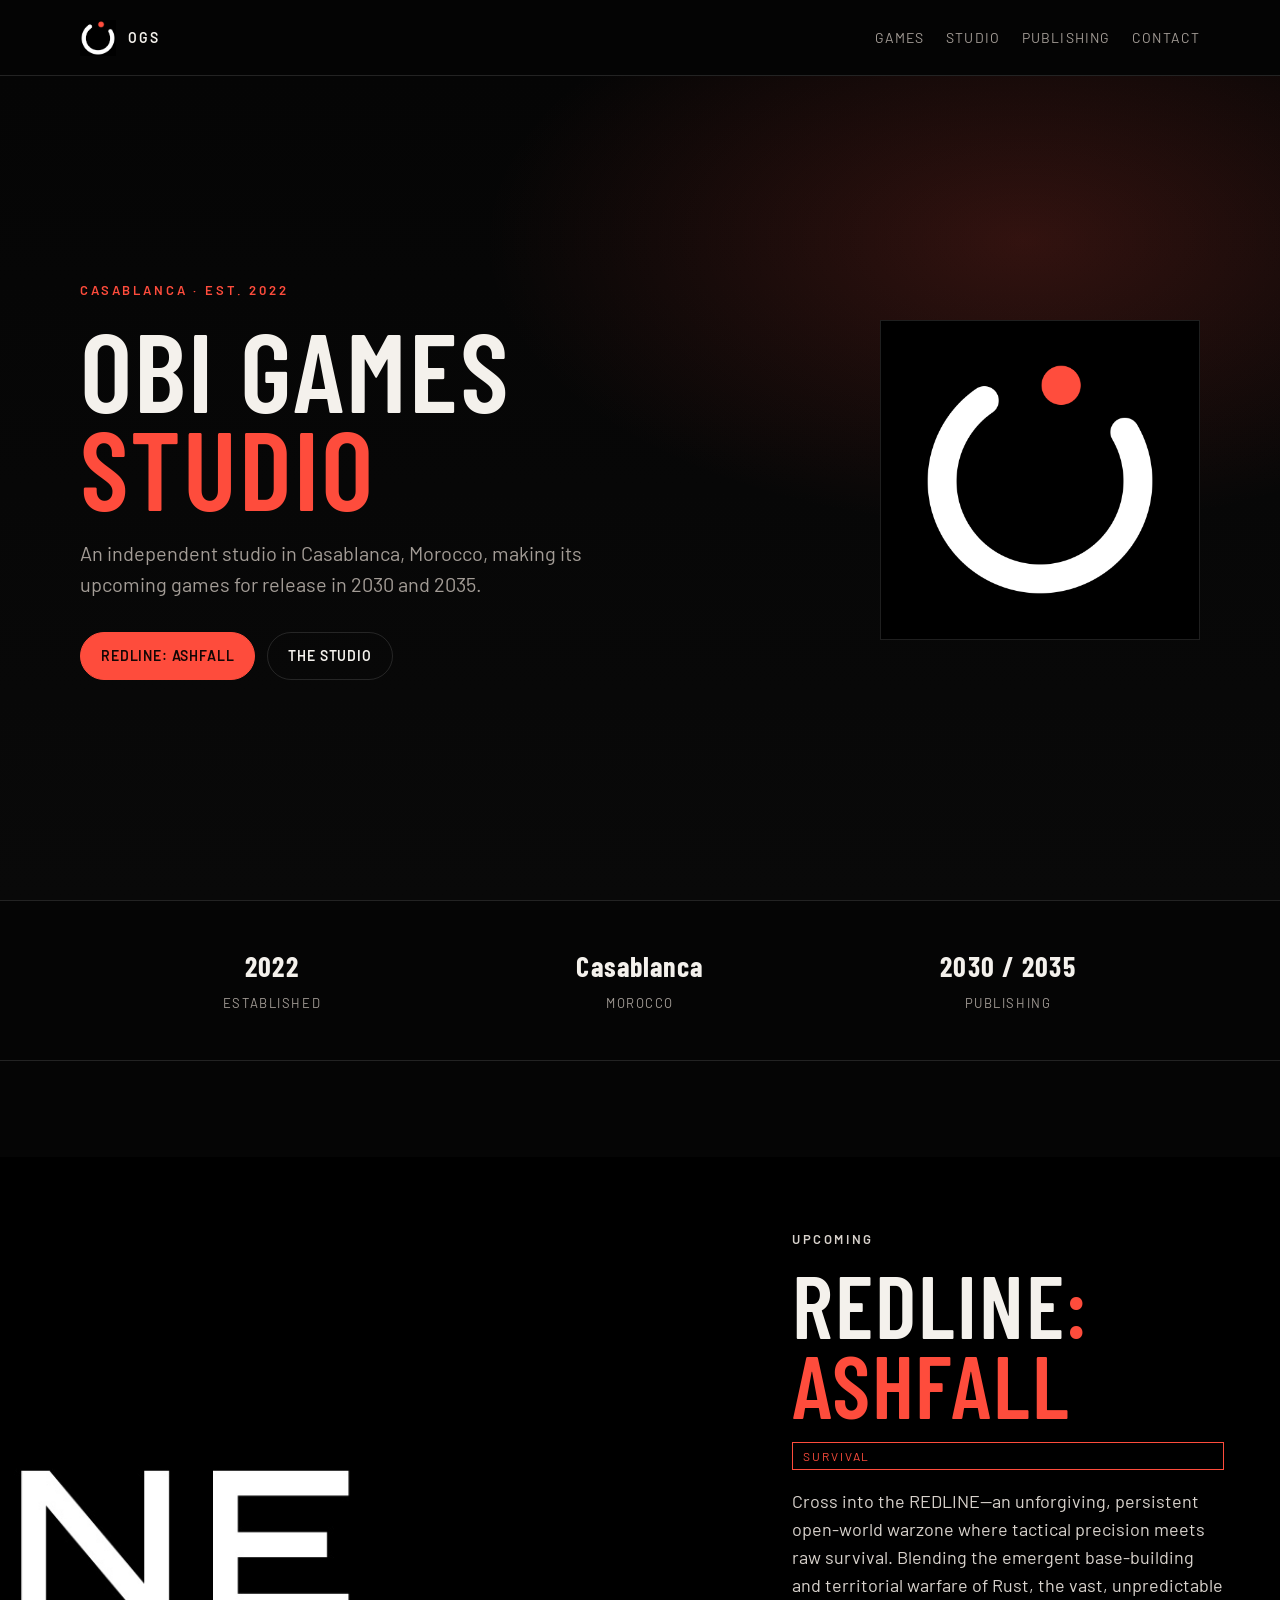
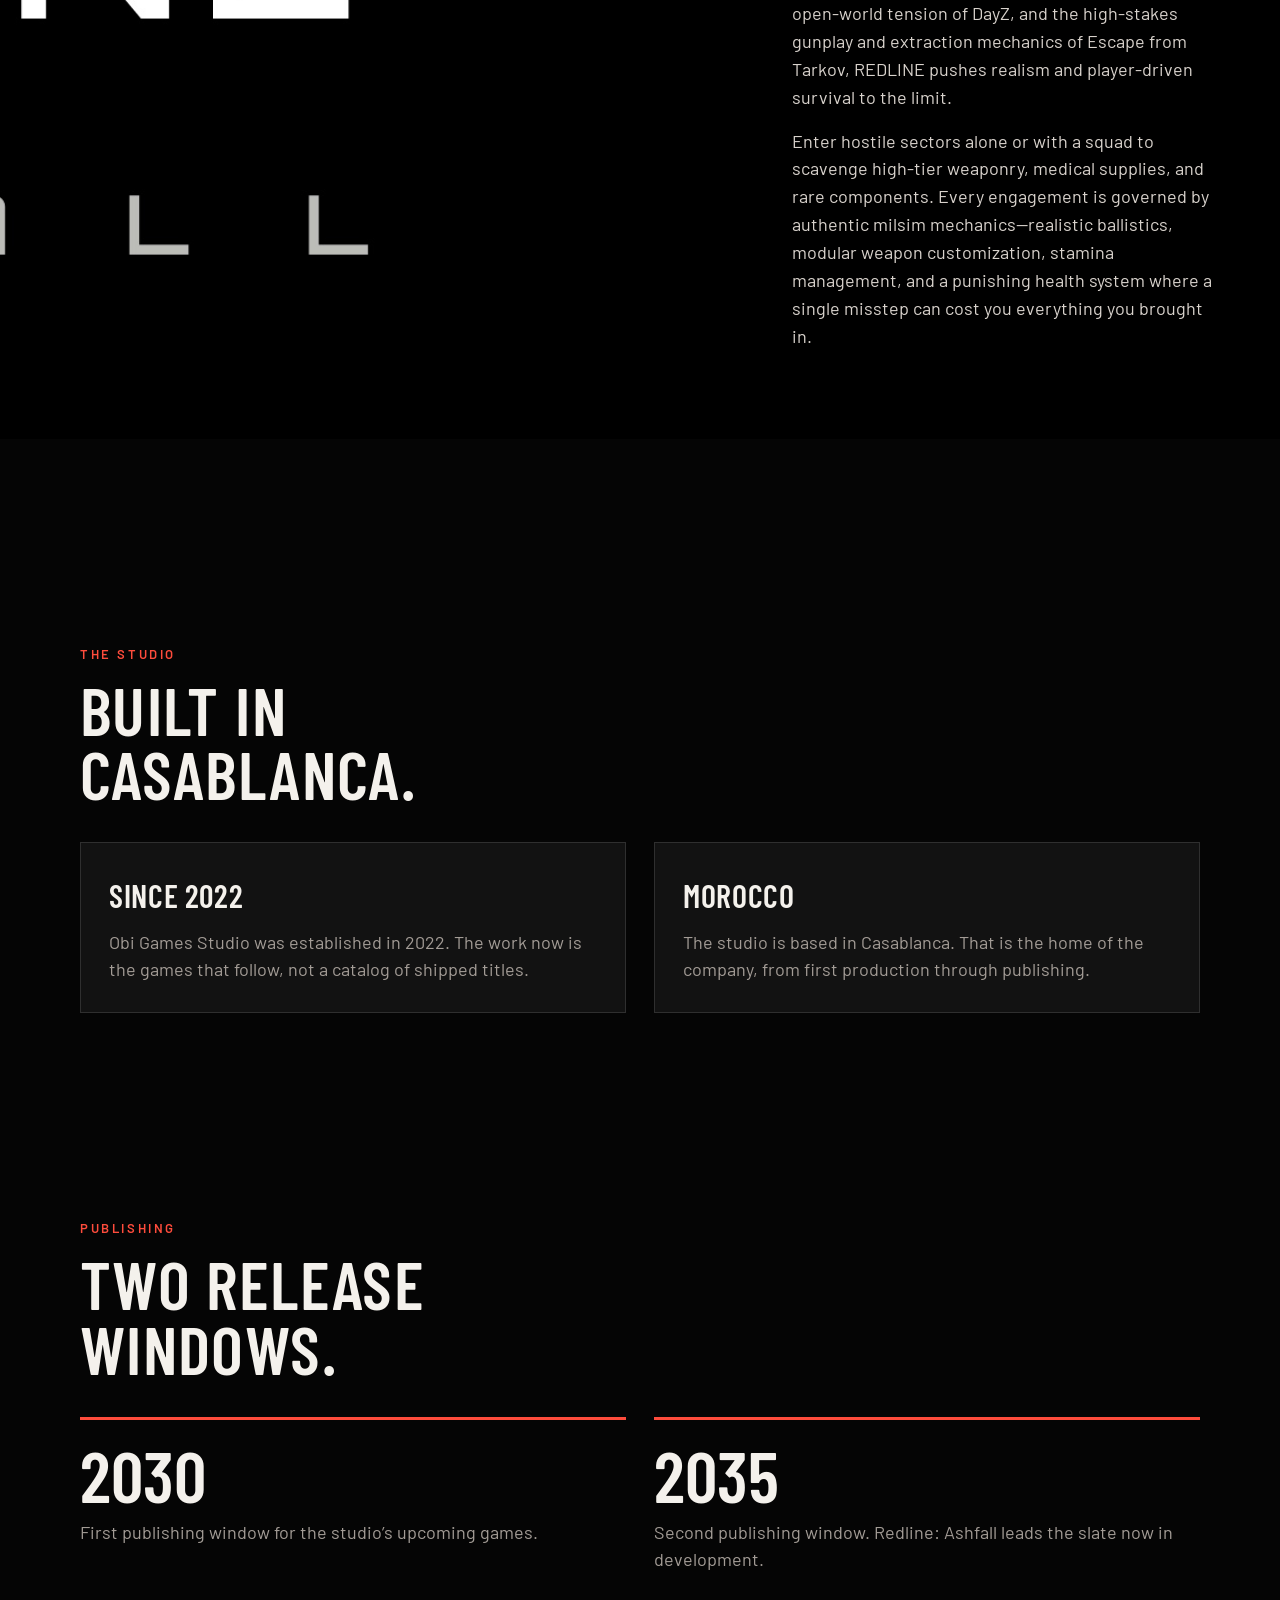
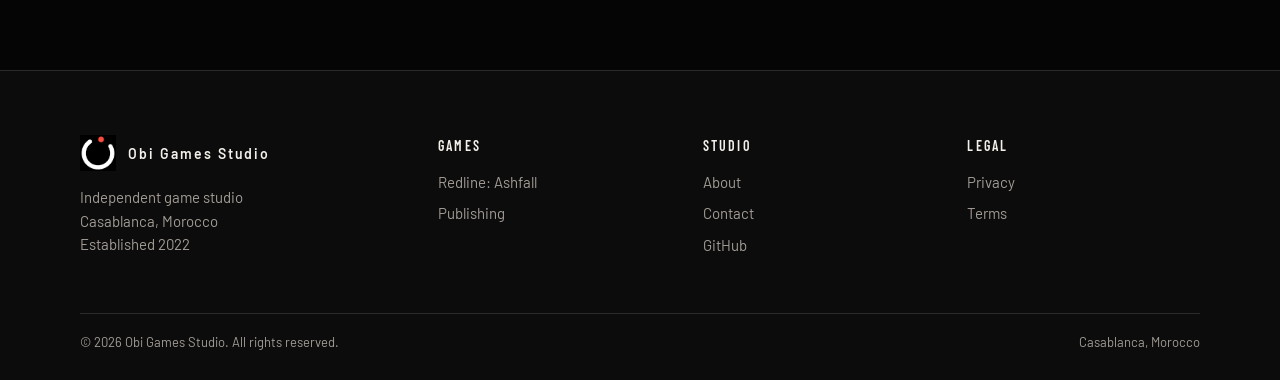
==== commit 01832a15: "Restore the first committed studio page. Signed-off-by: Fawksii0 <othmaneelazaar2@gmail.com>" ====
--- a/index.html
+++ b/index.html
@@ -5,7 +5,7 @@
   <meta name="viewport" content="width=device-width, initial-scale=1">
   <title>Obi Games Studio</title>
   <meta name="description" content="Obi Games Studio is an independent game studio established in 2022 in Casablanca, Morocco. Publishing in 2030 and 2035.">
-  <link rel="icon" href="assets/mark.png">
+  <link rel="icon" href="assets/logo.png">
   <link rel="preconnect" href="https://fonts.googleapis.com">
   <link rel="preconnect" href="https://fonts.gstatic.com" crossorigin>
   <link href="https://fonts.googleapis.com/css2?family=Barlow+Condensed:wght@500;600;700&family=Barlow:wght@400;500;600&display=swap" rel="stylesheet">
@@ -14,10 +14,9 @@
 <body>
   <header class="nav">
     <div class="wrap">
-      <a class="brand" href="index.html"><img class="mark" src="assets/mark.png" alt=""><img class="word" src="assets/wordmark.png" alt="Obi Games Studio"></a>
+      <a class="brand" href="index.html"><img src="assets/logo.png" alt="">OGS</a>
       <nav class="nav-links">
         <a href="#game">Games</a>
-        <a href="store.html">Store</a>
         <a href="#studio">Studio</a>
         <a href="#publishing">Publishing</a>
         <a href="#contact">Contact</a>
@@ -33,11 +32,11 @@
           <h1>Obi Games<span>Studio</span></h1>
           <p class="lede">An independent studio in Casablanca, Morocco, making its upcoming games for release in 2030 and 2035.</p>
           <div class="actions">
-            <a class="btn" href="#game">Ashfall: The Beginning</a>
-            <a class="btn ghost" href="downloads/Obi-Games-Launcher.exe">Download launcher</a>
+            <a class="btn" href="#game">Redline: Ashfall</a>
+            <a class="btn ghost" href="#studio">The studio</a>
           </div>
         </div>
-        <img class="hero-mark" src="assets/mark.png" alt="Obi Games Studio mark">
+        <div class="hero-mark" role="img" aria-label="Obi Games Studio logo"></div>
       </div>
     </section>
 
@@ -51,13 +50,13 @@
 
     <section id="game">
       <div class="game">
-        <img class="game-art" src="assets/ashfall.png" alt="Ashfall: The Beginning">
+        <div class="game-art" role="img" aria-label="Redline: Ashfall key art"></div>
         <div class="game-copy">
           <p class="section-label">Upcoming</p>
-          <h2>Ashfall<em>: The Beginning</em></h2>
-          <span class="tag">Not for sale yet</span>
-          <p>Ashfall: The Beginning is the game in development. It is not out. The first publishing window is 2030, and the later one is 2035.</p>
-          <p><a href="store.html">See it in the store</a> · <a href="downloads/Obi-Games-Launcher.exe">Download the launcher for Windows</a></p>
+          <h2>Redline<em>: Ashfall</em></h2>
+          <span class="tag">Survival</span>
+          <p>Cross into the REDLINE—an unforgiving, persistent open-world warzone where tactical precision meets raw survival. Blending the emergent base-building and territorial warfare of Rust, the vast, unpredictable open-world tension of DayZ, and the high-stakes gunplay and extraction mechanics of Escape from Tarkov, REDLINE pushes realism and player-driven survival to the limit.</p>
+          <p>Enter hostile sectors alone or with a squad to scavenge high-tier weaponry, medical supplies, and rare components. Every engagement is governed by authentic milsim mechanics—realistic ballistics, modular weapon customization, stamina management, and a punishing health system where a single misstep can cost you everything you brought in.</p>
         </div>
       </div>
     </section>
@@ -90,7 +89,7 @@
           </article>
           <article class="year">
             <b>2035</b>
-            <p>Second publishing window. Ashfall: The Beginning is the game in development now.</p>
+            <p>Second publishing window. Redline: Ashfall leads the slate now in development.</p>
           </article>
         </div>
       </div>
@@ -101,15 +100,14 @@
     <div class="wrap">
       <div class="footer-grid">
         <div>
-          <a class="brand" href="index.html"><img class="mark" src="assets/mark.png" alt=""><img class="word" src="assets/wordmark.png" alt="Obi Games Studio"></a>
+          <a class="brand" href="index.html"><img src="assets/logo.png" alt="">Obi Games Studio</a>
           <p>Independent game studio<br>Casablanca, Morocco<br>Established 2022</p>
         </div>
         <div>
           <h3>Games</h3>
           <ul>
-            <li><a href="#game">Ashfall: The Beginning</a></li>
-            <li><a href="store.html">Store</a></li>
-            <li><a href="downloads/Obi-Games-Launcher.exe">Download launcher</a></li>
+            <li><a href="#game">Redline: Ashfall</a></li>
+            <li><a href="#publishing">Publishing</a></li>
           </ul>
         </div>
         <div>
--- a/styles.css
+++ b/styles.css
@@ -40,8 +40,7 @@
 }
 .nav .wrap { display: flex; align-items: center; gap: 28px; }
 .brand { display: flex; align-items: center; gap: 12px; font-weight: 600; letter-spacing: 0.14em; font-size: 14px; }
-.brand img.mark { width: 36px; height: 36px; object-fit: contain; }
-.brand img.word { width: auto; height: 14px; }
+.brand img { width: 36px; height: 36px; object-fit: contain; }
 .nav-links { display: flex; gap: 22px; margin-left: auto; font-size: 14px; letter-spacing: 0.08em; text-transform: uppercase; color: var(--muted); }
 .nav-links a:hover { color: var(--text); }
 
@@ -88,7 +87,9 @@
 .hero-mark {
   justify-self: end;
   width: min(320px, 100%);
-  height: auto;
+  aspect-ratio: 1;
+  border: 1px solid var(--line);
+  background: #000 url("assets/logo.png") center / 78% no-repeat;
 }
 
 .band {
@@ -113,12 +114,8 @@
   background: #000;
 }
 .game-art {
-  width: 100%;
-  height: 100%;
+  background: #000 url("assets/redline.jpg") right center / cover no-repeat;
   min-height: 420px;
-  object-fit: contain;
-  background: #000;
-  padding: 48px;
 }
 .game-copy { padding: 72px 56px; display: flex; flex-direction: column; justify-content: center; }
 .game-copy h2 { font-size: clamp(56px, 7vw, 88px); line-height: 0.9; text-transform: uppercase; }
@@ -173,14 +170,11 @@
 .page { padding: 72px 0 96px; }
 .page h1 { font-size: 64px; text-transform: uppercase; margin-bottom: 12px; }
 .page p { max-width: 680px; color: #d8d2cc; }
-.store-logo { width: min(640px, 100%); margin: 12px 0 24px; background: #000; }
-.page .btn { margin: 8px 0 18px; }
 
 @media (max-width: 860px) {
   .hero-grid, .game, .studio-grid, .year-grid, .footer-grid, .band { grid-template-columns: 1fr; }
   .hero-mark { justify-self: start; width: 180px; }
-  .game-copy { padding: 40px 24px 64px; }
-  .game-art { padding: 28px; }
+  .game-copy { padding: 40px 0 64px; }
   .nav { height: auto; }
   .nav .wrap { flex-wrap: wrap; padding: 12px 0; }
   .nav-links { margin-left: 0; gap: 14px; font-size: 12px; }
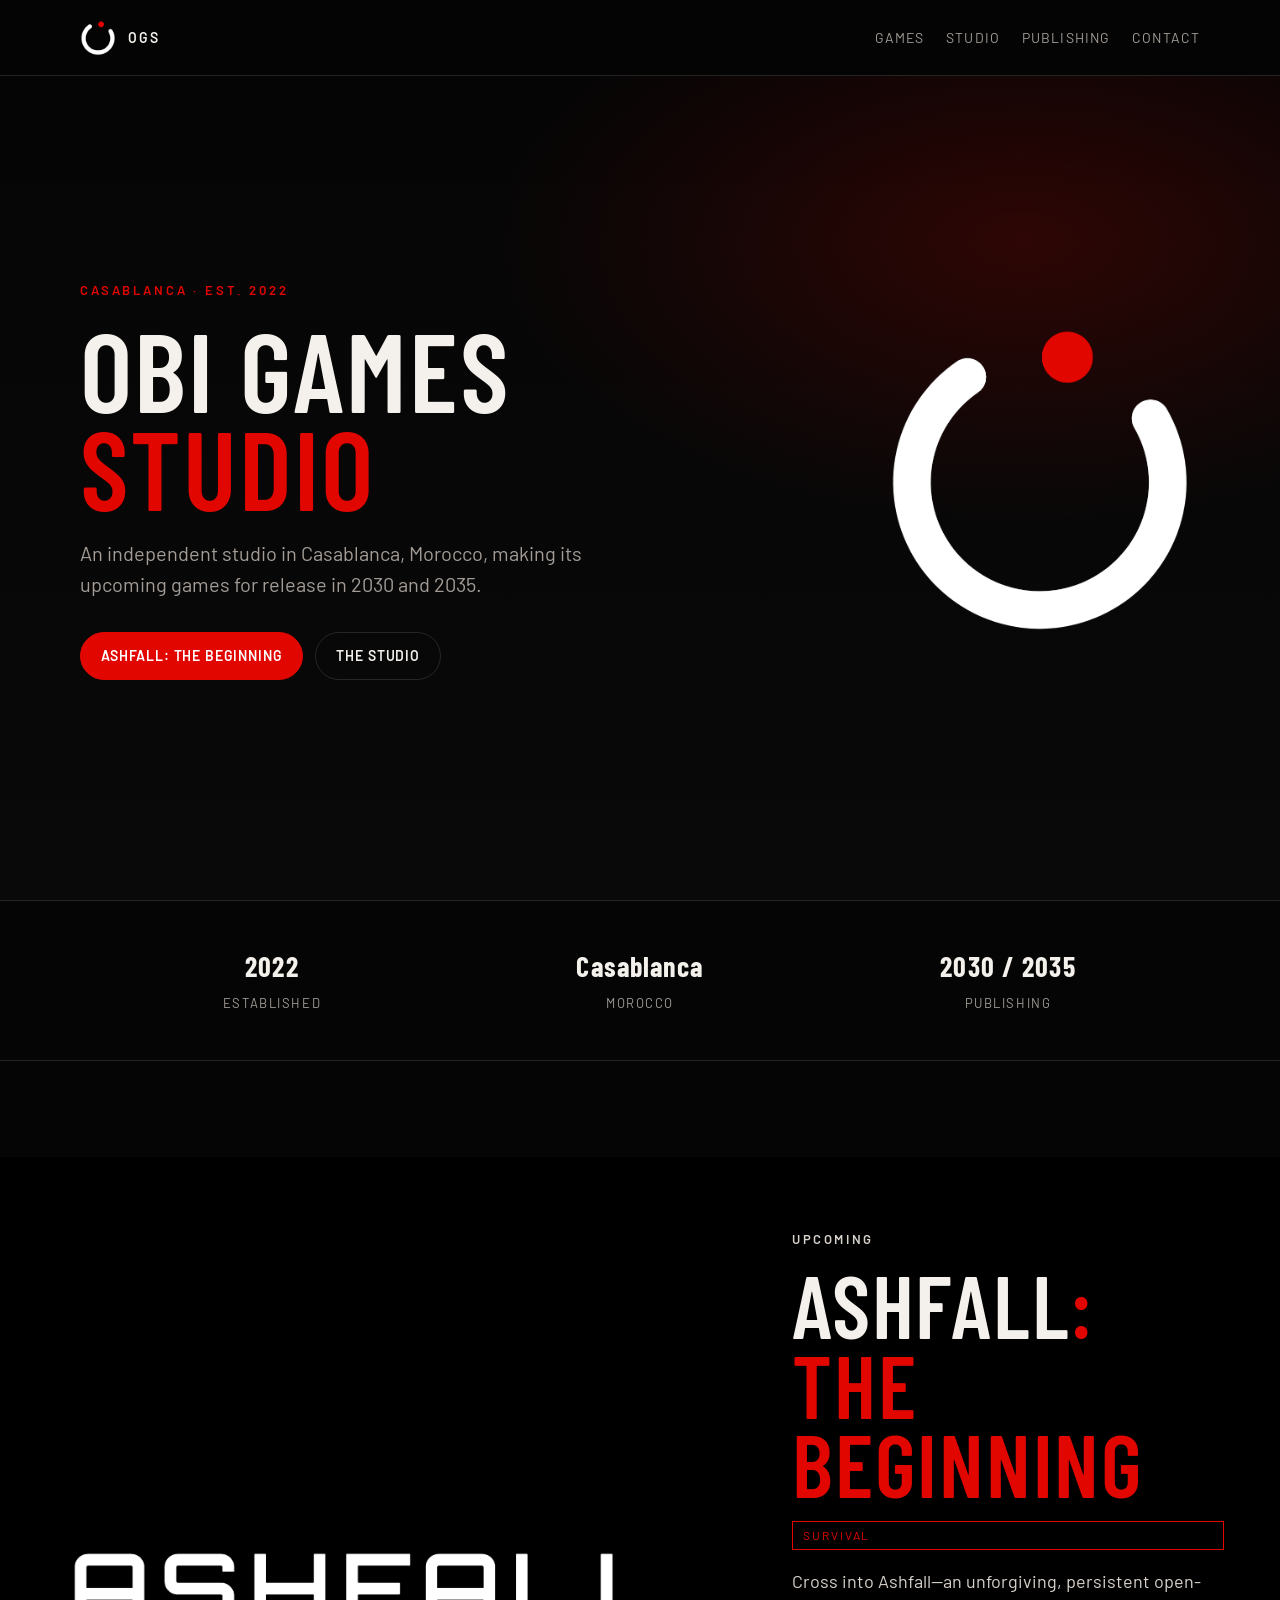
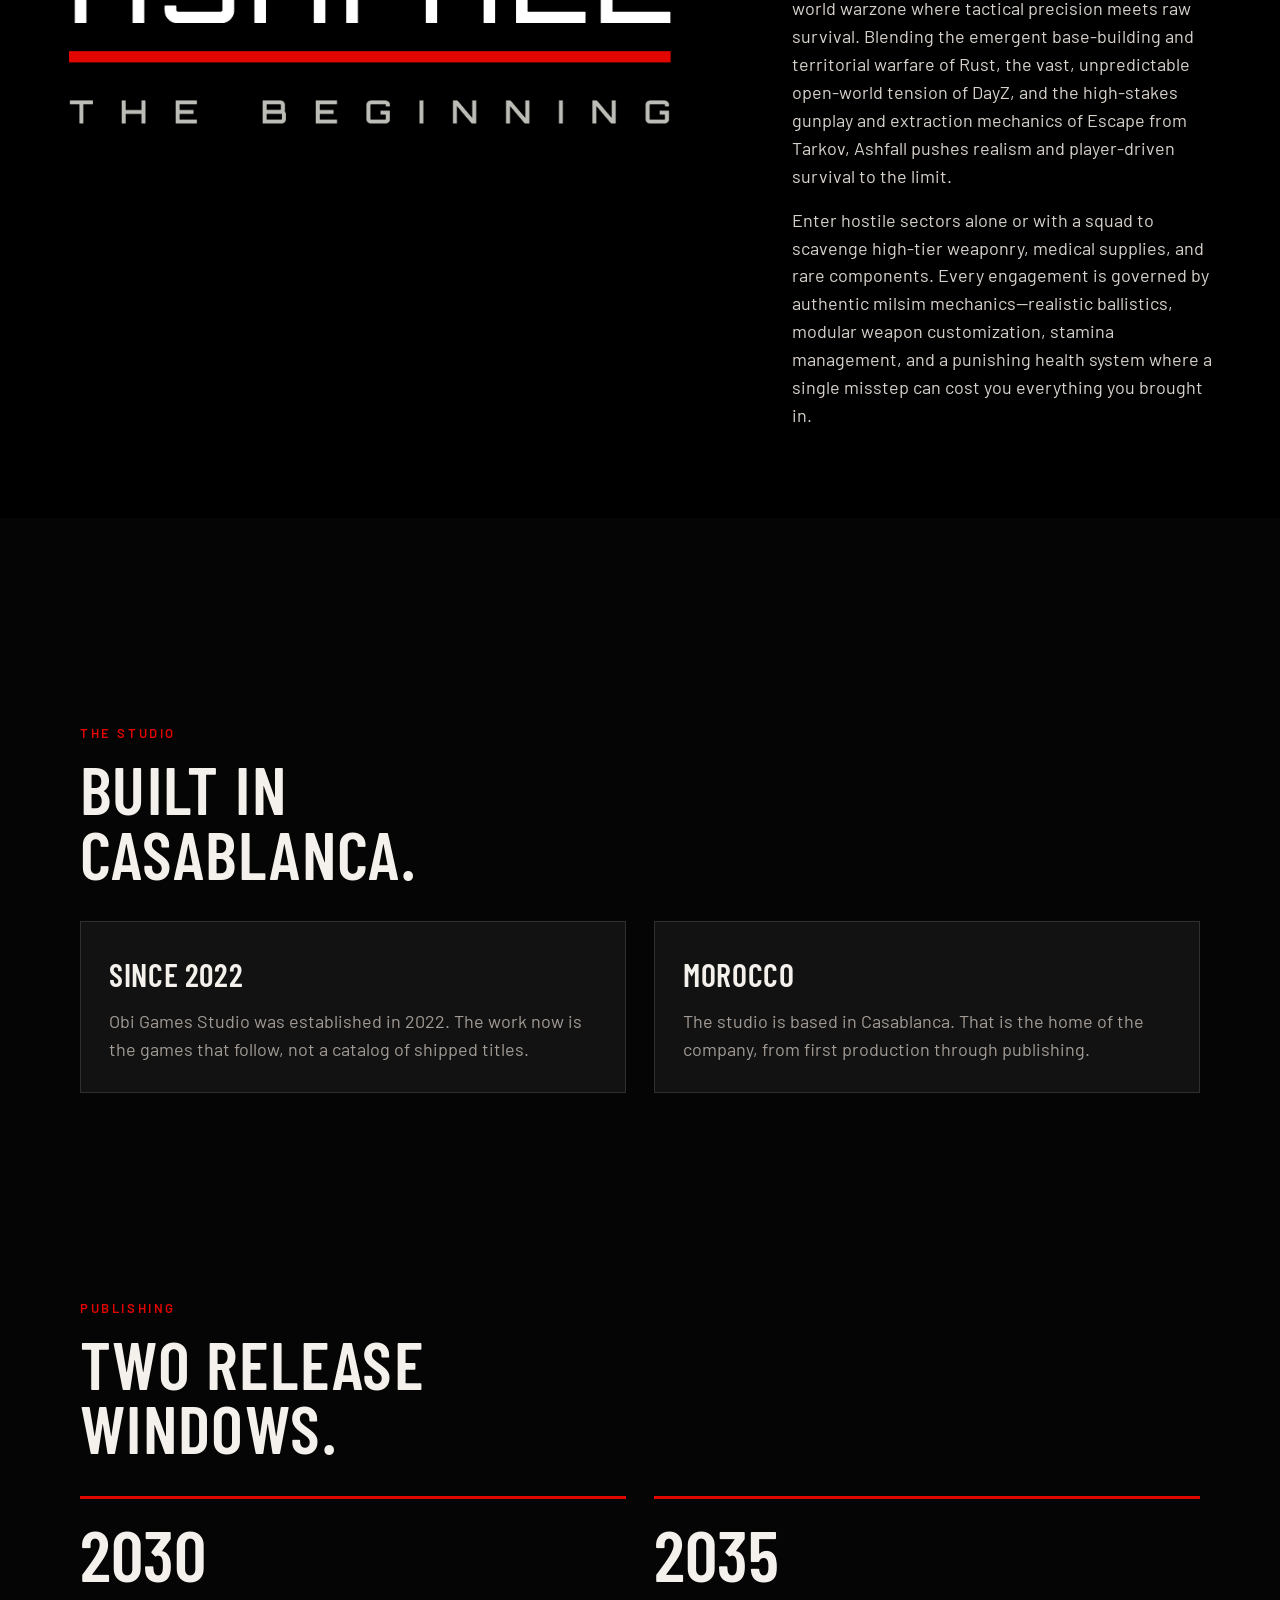
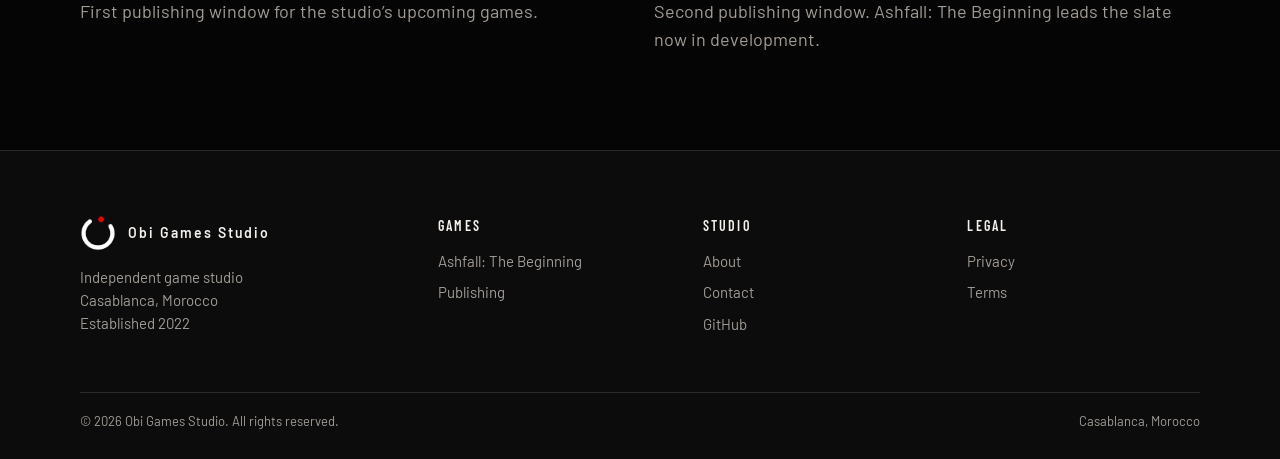
==== commit 16a84808: "Use the studio mark and rename the game to Ashfall: The Beginning. Signed-off-by: Fawksii0 <othmanee" ====
--- a/index.html
+++ b/index.html
@@ -32,11 +32,11 @@
           <h1>Obi Games<span>Studio</span></h1>
           <p class="lede">An independent studio in Casablanca, Morocco, making its upcoming games for release in 2030 and 2035.</p>
           <div class="actions">
-            <a class="btn" href="#game">Redline: Ashfall</a>
+            <a class="btn" href="#game">Ashfall: The Beginning</a>
             <a class="btn ghost" href="#studio">The studio</a>
           </div>
         </div>
-        <div class="hero-mark" role="img" aria-label="Obi Games Studio logo"></div>
+        <img class="hero-mark" src="assets/logo.png" alt="Obi Games Studio mark">
       </div>
     </section>
 
@@ -50,12 +50,12 @@
 
     <section id="game">
       <div class="game">
-        <div class="game-art" role="img" aria-label="Redline: Ashfall key art"></div>
+        <img class="game-art" src="assets/ashfall.png" alt="Ashfall: The Beginning">
         <div class="game-copy">
           <p class="section-label">Upcoming</p>
-          <h2>Redline<em>: Ashfall</em></h2>
+          <h2>Ashfall<em>: The Beginning</em></h2>
           <span class="tag">Survival</span>
-          <p>Cross into the REDLINE—an unforgiving, persistent open-world warzone where tactical precision meets raw survival. Blending the emergent base-building and territorial warfare of Rust, the vast, unpredictable open-world tension of DayZ, and the high-stakes gunplay and extraction mechanics of Escape from Tarkov, REDLINE pushes realism and player-driven survival to the limit.</p>
+          <p>Cross into Ashfall—an unforgiving, persistent open-world warzone where tactical precision meets raw survival. Blending the emergent base-building and territorial warfare of Rust, the vast, unpredictable open-world tension of DayZ, and the high-stakes gunplay and extraction mechanics of Escape from Tarkov, Ashfall pushes realism and player-driven survival to the limit.</p>
           <p>Enter hostile sectors alone or with a squad to scavenge high-tier weaponry, medical supplies, and rare components. Every engagement is governed by authentic milsim mechanics—realistic ballistics, modular weapon customization, stamina management, and a punishing health system where a single misstep can cost you everything you brought in.</p>
         </div>
       </div>
@@ -89,7 +89,7 @@
           </article>
           <article class="year">
             <b>2035</b>
-            <p>Second publishing window. Redline: Ashfall leads the slate now in development.</p>
+            <p>Second publishing window. Ashfall: The Beginning leads the slate now in development.</p>
           </article>
         </div>
       </div>
@@ -106,7 +106,7 @@
         <div>
           <h3>Games</h3>
           <ul>
-            <li><a href="#game">Redline: Ashfall</a></li>
+            <li><a href="#game">Ashfall: The Beginning</a></li>
             <li><a href="#publishing">Publishing</a></li>
           </ul>
         </div>
--- a/styles.css
+++ b/styles.css
@@ -5,8 +5,8 @@
   --line: rgba(255, 255, 255, 0.12);
   --text: #f4f1ec;
   --muted: #a39c96;
-  --red: #fe4c3c;
-  --red-dim: rgba(254, 76, 60, 0.16);
+  --red: #E10600;
+  --red-dim: rgba(225, 6, 0, 0.16);
   --max: 1120px;
   --nav: 76px;
 }
@@ -50,7 +50,7 @@
   align-items: center;
   padding: 72px 0 88px;
   background:
-    radial-gradient(900px 480px at 80% 20%, rgba(254, 76, 60, 0.18), transparent 60%),
+    radial-gradient(900px 480px at 80% 20%, rgba(225, 6, 0, 0.18), transparent 60%),
     linear-gradient(#050505, #090909);
 }
 .hero-grid { display: grid; grid-template-columns: 1.3fr 0.7fr; gap: 48px; align-items: center; }
@@ -75,21 +75,19 @@
   border-radius: 999px;
   border: 1px solid var(--red);
   background: var(--red);
-  color: #140605;
+  color: #fff;
   font-weight: 600;
   letter-spacing: 0.06em;
   text-transform: uppercase;
   font-size: 14px;
 }
 .btn.ghost { background: transparent; color: var(--text); border-color: var(--line); }
-.btn:hover { filter: brightness(1.08); color: #140605; }
+.btn:hover { filter: brightness(1.08); color: #fff; }
 .btn.ghost:hover { color: var(--text); border-color: var(--text); }
 .hero-mark {
   justify-self: end;
   width: min(320px, 100%);
-  aspect-ratio: 1;
-  border: 1px solid var(--line);
-  background: #000 url("assets/logo.png") center / 78% no-repeat;
+  height: auto;
 }
 
 .band {
@@ -114,8 +112,11 @@
   background: #000;
 }
 .game-art {
-  background: #000 url("assets/redline.jpg") right center / cover no-repeat;
+  width: 100%;
+  height: 100%;
   min-height: 420px;
+  object-fit: contain;
+  padding: 48px;
 }
 .game-copy { padding: 72px 56px; display: flex; flex-direction: column; justify-content: center; }
 .game-copy h2 { font-size: clamp(56px, 7vw, 88px); line-height: 0.9; text-transform: uppercase; }
